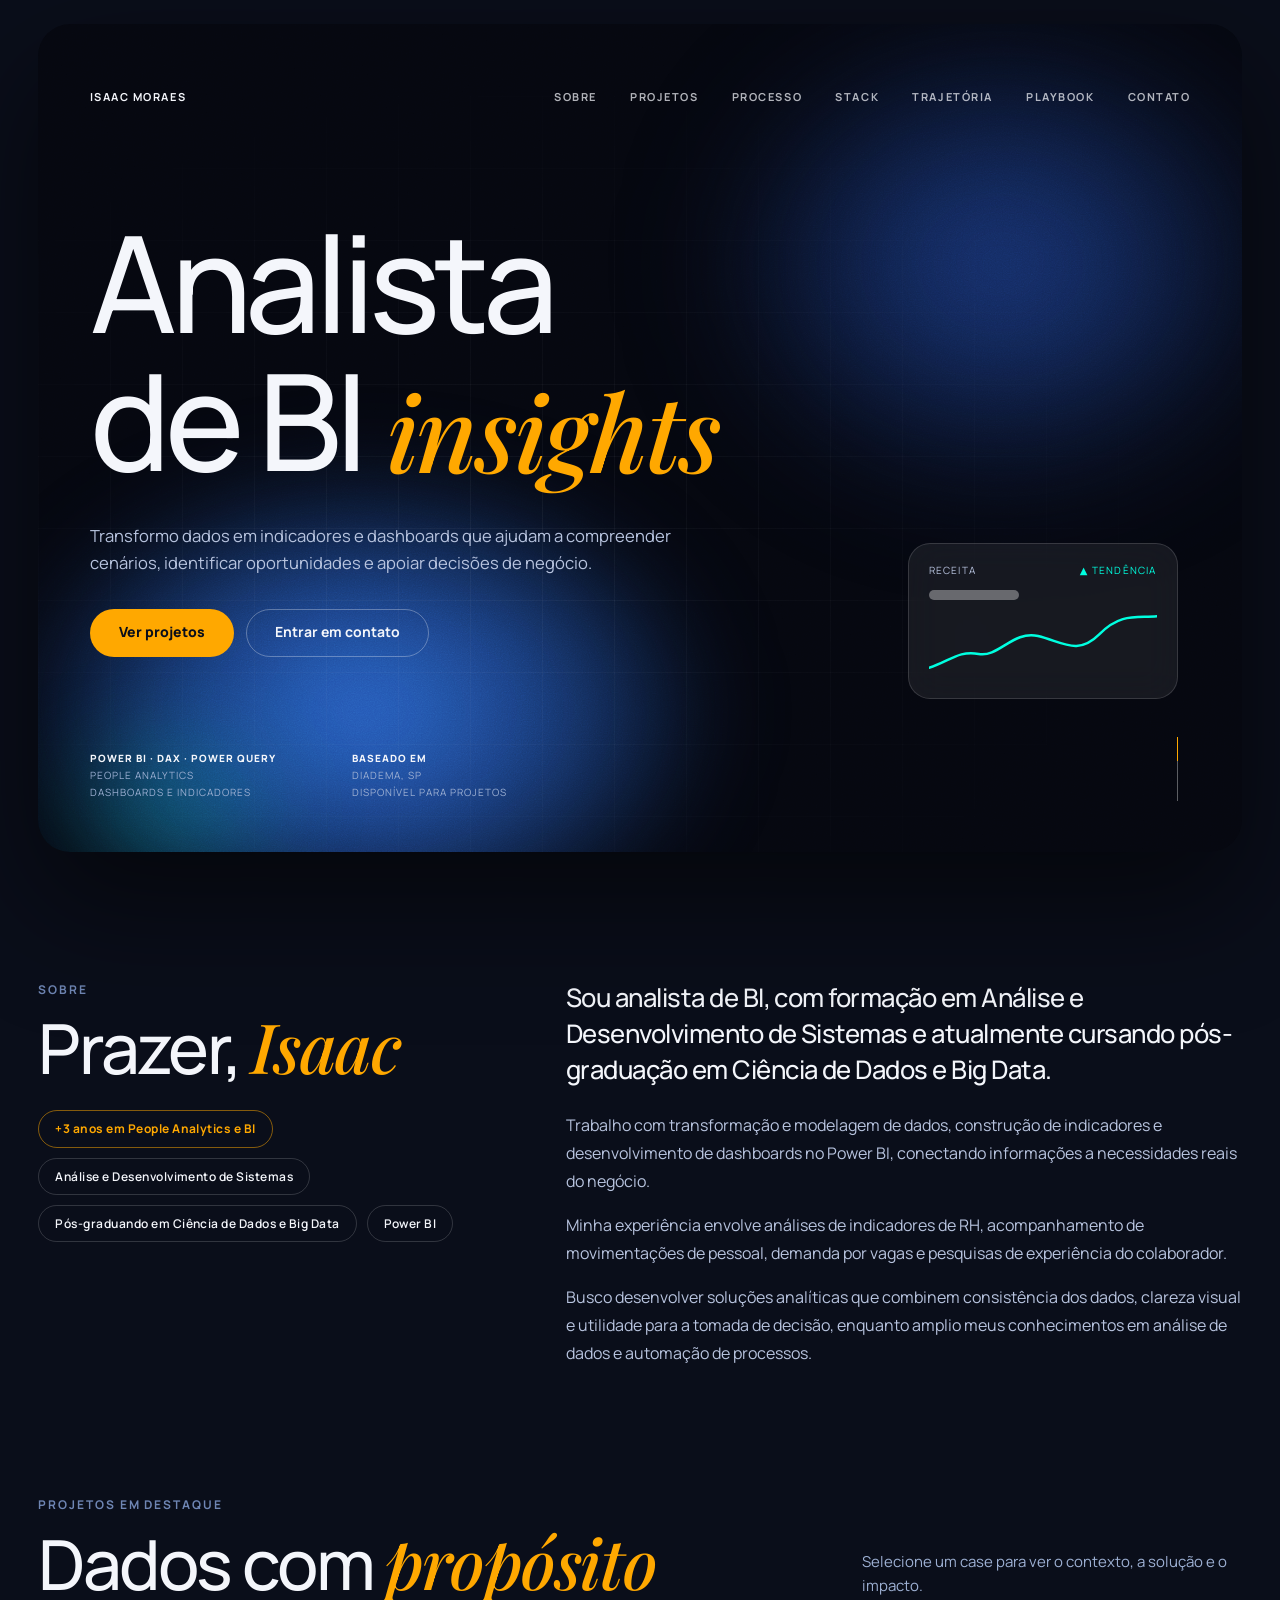
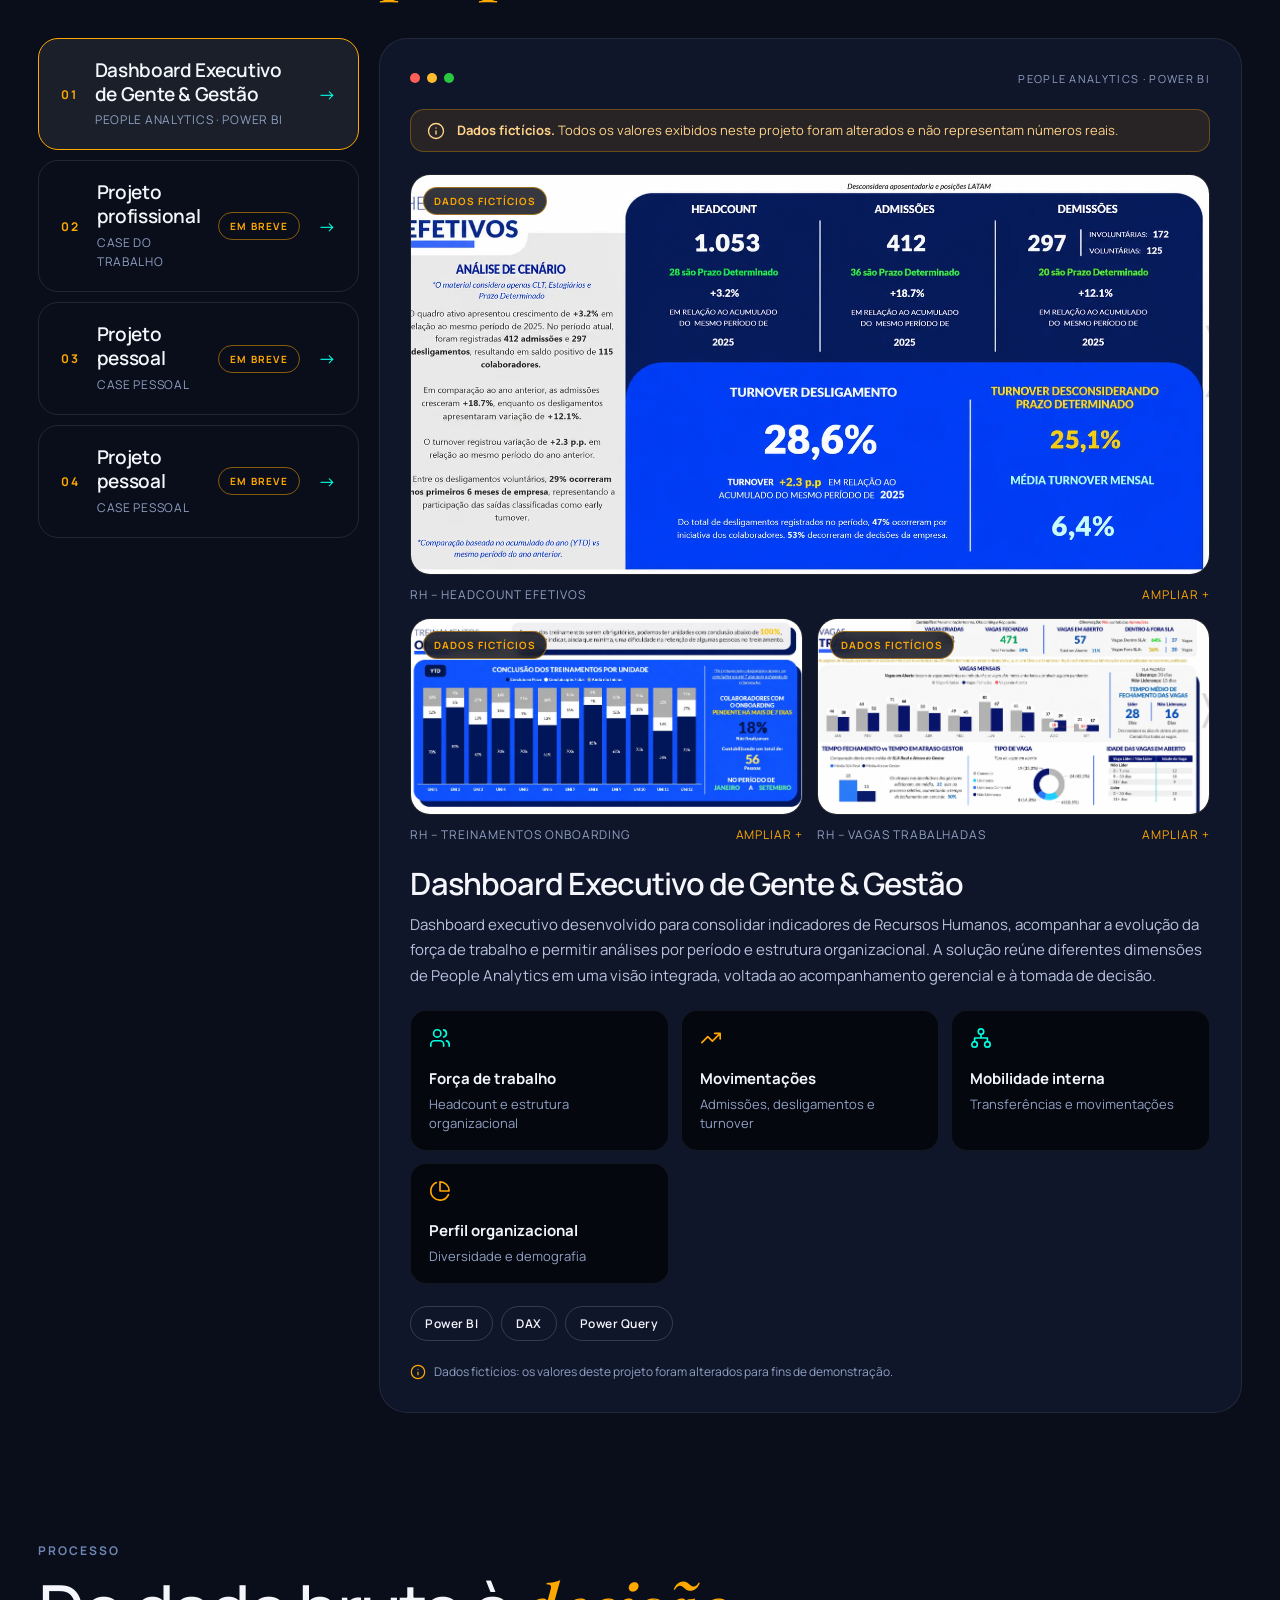
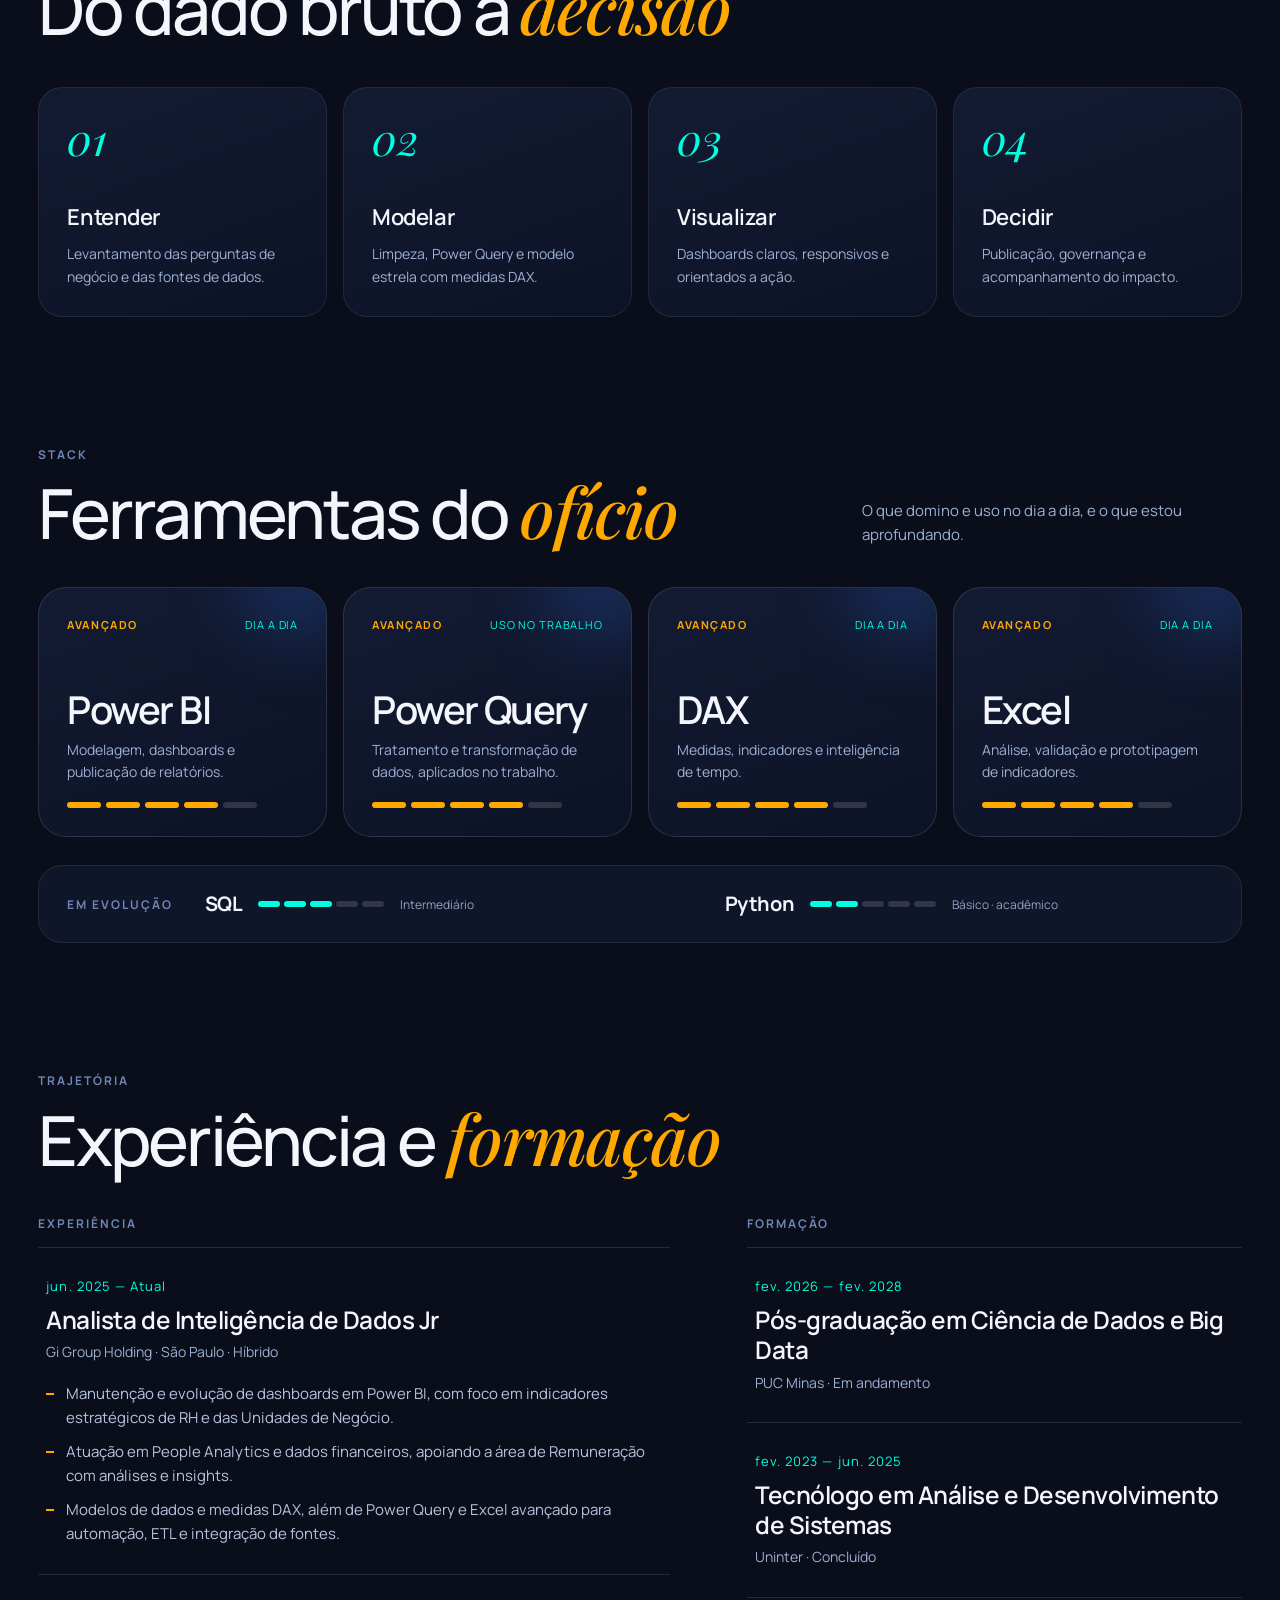
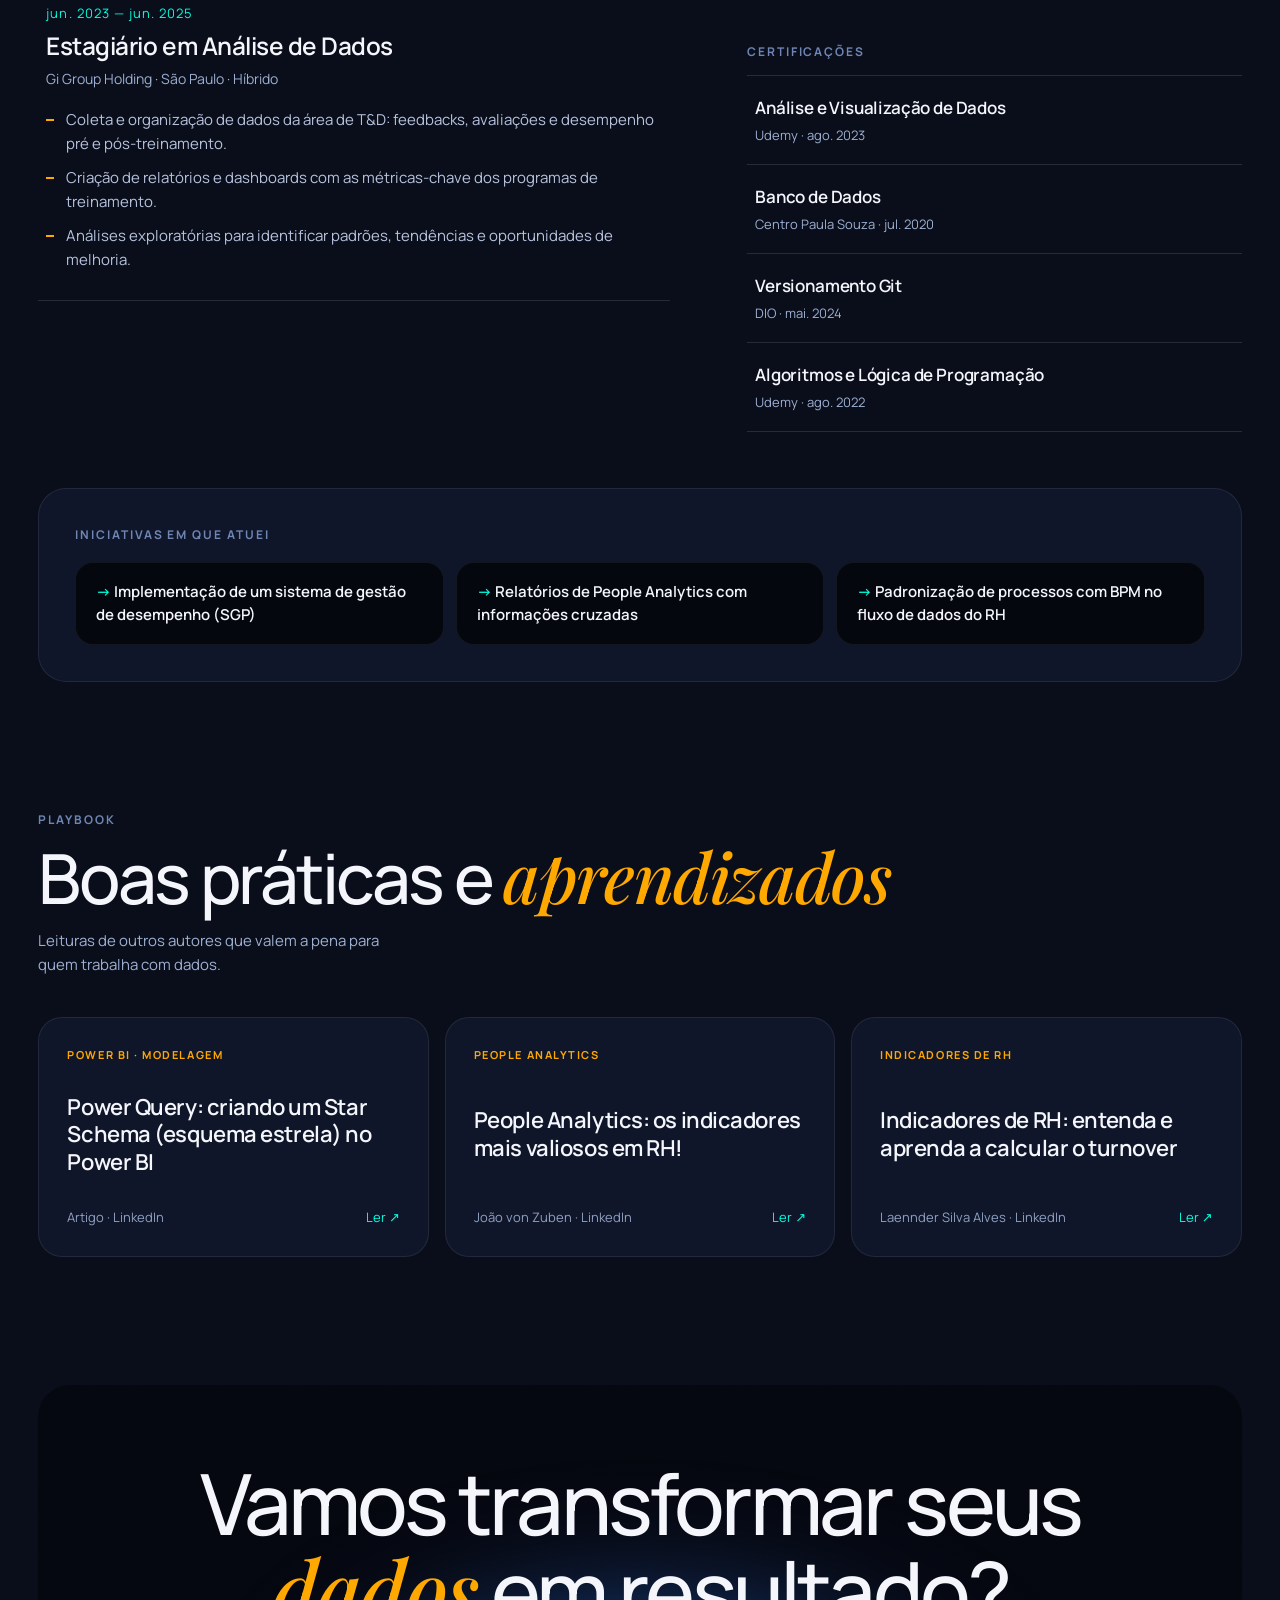
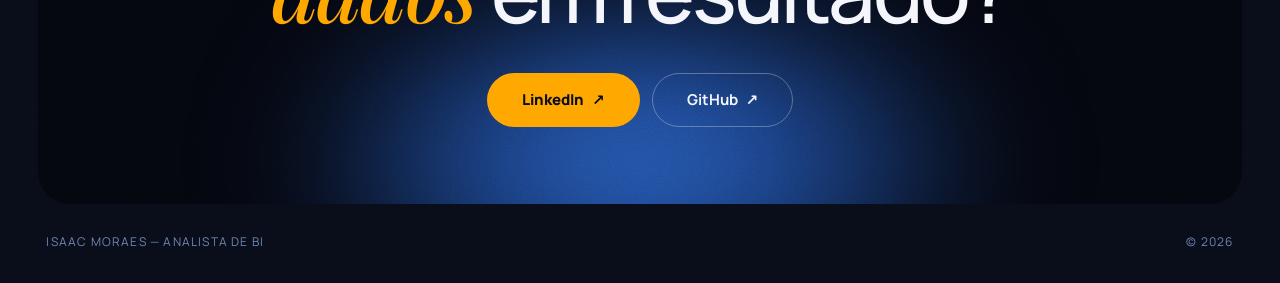
==== index.html @ 212e5d0f "Adiciona a versão final do site completo Site estático (HTML, CSS e JS) com menu, rolagem suave, pro" ====
<!doctype html>
<html lang="pt-BR">
<head>
<meta charset="utf-8">
<meta name="viewport" content="width=device-width, initial-scale=1">
<title>Isaac Moraes | Analista de BI e People Analytics</title>
<meta name="description" content="Portfólio de Isaac Moraes, analista de BI com foco em People Analytics, dashboards em Power BI, DAX e Power Query. Diadema, SP.">
<meta name="author" content="Isaac Moraes">
<meta name="theme-color" content="#0A0E1A">
<meta name="color-scheme" content="dark">

<meta property="og:type" content="website">
<meta property="og:locale" content="pt_BR">
<meta property="og:title" content="Isaac Moraes | Analista de BI e People Analytics">
<meta property="og:description" content="Indicadores e dashboards que ajudam a compreender cenários, identificar oportunidades e apoiar decisões de negócio.">
<meta name="twitter:card" content="summary">

<link rel="icon" href="favicon.svg" type="image/svg+xml">
<link rel="preconnect" href="https://fonts.googleapis.com">
<link rel="preconnect" href="https://fonts.gstatic.com" crossorigin>
<link href="https://fonts.googleapis.com/css2?family=Manrope:wght@300;400;500;600;700;800&family=Playfair+Display:ital,wght@1,500&display=swap" rel="stylesheet">
<link rel="stylesheet" href="css/styles.css">
<script>document.documentElement.classList.add('js');</script>

<script type="application/ld+json">
{
  "@context": "https://schema.org",
  "@type": "Person",
  "name": "Isaac Moraes",
  "jobTitle": "Analista de Inteligência de Dados",
  "worksFor": { "@type": "Organization", "name": "Gi Group Holding" },
  "address": { "@type": "PostalAddress", "addressLocality": "Diadema", "addressRegion": "SP", "addressCountry": "BR" },
  "alumniOf": ["Uninter", "PUC Minas"],
  "knowsAbout": ["Power BI", "DAX", "Power Query", "People Analytics", "Business Intelligence"],
  "sameAs": ["https://www.linkedin.com/in/isaac-matos-38995a21b/", "https://github.com/ZhackMorr"]
}
</script>
</head>
<body id="inicio">

<svg width="0" height="0" style="position:absolute" aria-hidden="true" focusable="false">
  <filter id="grain"><feTurbulence type="fractalNoise" baseFrequency="0.85" numOctaves="2" stitchTiles="stitch"/><feColorMatrix type="saturate" values="0"/></filter>
</svg>

<a class="skip-link" href="#conteudo">Pular para o conteúdo</a>

<header class="site-header" id="topo">
  <div class="header-inner">
    <a class="brand" href="#inicio">Isaac Moraes</a>
    <nav class="nav" id="menu" aria-label="Principal">
      <a href="#sobre">Sobre</a>
      <a href="#projetos">Projetos</a>
      <a href="#processo">Processo</a>
      <a href="#stack">Stack</a>
      <a href="#trajetoria">Trajetória</a>
      <a href="#playbook">Playbook</a>
      <a href="#contato">Contato</a>
    </nav>
    <button class="menu-toggle" type="button" aria-expanded="false" aria-controls="menu" aria-label="Abrir menu">
      <span></span><span></span>
    </button>
  </div>
</header>

<main id="conteudo">
<div class="container">

<!-- HERO -->
<section class="hero" aria-labelledby="hero-title">
  <div class="mesh mesh-a" aria-hidden="true"></div>
  <div class="mesh mesh-b" aria-hidden="true"></div>
  <div class="mesh mesh-c" aria-hidden="true"></div>
  <div class="grid-lines" aria-hidden="true"></div>
  <svg class="grain" aria-hidden="true"><rect width="100%" height="100%" filter="url(#grain)"/></svg>

  <div class="hero-main">
    <h1 id="hero-title" class="hero-title">
      <span class="mask"><span style="--d:.15s">Analista</span></span>
      <span class="mask hero-line">
        <span style="--d:.3s">de BI</span>
        <span class="hero-italic" style="--d:.6s">insights</span>
      </span>
    </h1>
    <p class="hero-sub">Transformo dados em indicadores e dashboards que ajudam a compreender cenários, identificar oportunidades e apoiar decisões de negócio.</p>
    <div class="hero-actions">
      <a class="btn btn-primary" href="#projetos">Ver projetos</a>
      <a class="btn btn-ghost" href="#contato">Entrar em contato</a>
    </div>
  </div>

  <div class="glass" aria-hidden="true">
    <div class="glass-top"><span>Receita</span><span class="up">▲ tendência</span></div>
    <i class="glass-bar"></i>
    <svg viewBox="0 0 230 70"><path class="draw" d="M0 58 C20 52 30 40 50 44 S85 20 110 26 S150 46 172 24 S210 8 230 6" fill="none" stroke="#00FFE0" stroke-width="2.5" stroke-linecap="round"/></svg>
  </div>

  <div class="hero-meta">
    <div class="meta-cols">
      <div><strong>Power BI · DAX · Power Query</strong><span>People Analytics<br>Dashboards e indicadores</span></div>
      <div><strong>Baseado em</strong><span>Diadema, SP<br>Disponível para projetos</span></div>
    </div>
    <a class="scroll-cue" href="#sobre" aria-label="Rolar para a próxima seção"><i></i></a>
  </div>
</section>

<!-- SOBRE -->
<section class="section" id="sobre" aria-labelledby="sobre-title">
  <div class="about reveal">
    <div class="about-side">
      <p class="eyebrow">Sobre</p>
      <h2 class="h2" id="sobre-title">Prazer, <em>Isaac</em></h2>
      <ul class="chips chips-lg">
        <li class="chip chip-accent">+3 anos em People Analytics e BI</li>
        <li class="chip">Análise e Desenvolvimento de Sistemas</li>
        <li class="chip">Pós-graduando em Ciência de Dados e Big Data</li>
        <li class="chip">Power BI</li>
      </ul>
    </div>
    <div class="about-text">
      <p class="lead">Sou analista de BI, com formação em Análise e Desenvolvimento de Sistemas e atualmente cursando pós-graduação em Ciência de Dados e Big Data.</p>
      <p>Trabalho com transformação e modelagem de dados, construção de indicadores e desenvolvimento de dashboards no Power BI, conectando informações a necessidades reais do negócio.</p>
      <p>Minha experiência envolve análises de indicadores de RH, acompanhamento de movimentações de pessoal, demanda por vagas e pesquisas de experiência do colaborador.</p>
      <p>Busco desenvolver soluções analíticas que combinem consistência dos dados, clareza visual e utilidade para a tomada de decisão, enquanto amplio meus conhecimentos em análise de dados e automação de processos.</p>
    </div>
  </div>
</section>

<!-- PROJETOS -->
<section class="section" id="projetos" aria-labelledby="projetos-title">
  <div class="section-head reveal">
    <div>
      <p class="eyebrow">Projetos em destaque</p>
      <h2 class="h2" id="projetos-title">Dados com <em>propósito</em></h2>
    </div>
    <p class="section-note">Selecione um case para ver o contexto, a solução e o impacto.</p>
  </div>

  <div class="projects reveal">
    <div class="project-list" role="tablist" aria-label="Projetos" aria-orientation="vertical">
      <button class="project-tab is-active" role="tab" id="tab-1" aria-controls="panel-1" aria-selected="true" type="button">
        <span class="num">01</span>
        <span class="tab-text"><strong>Dashboard Executivo de Gente &amp; Gestão</strong><small>People Analytics · Power BI</small></span>
        <span class="arrow" aria-hidden="true">→</span>
      </button>
      <button class="project-tab" role="tab" id="tab-2" aria-controls="panel-2" aria-selected="false" tabindex="-1" type="button">
        <span class="num">02</span>
        <span class="tab-text"><strong>Projeto profissional</strong><small>Case do trabalho</small></span>
        <span class="pill">Em breve</span><span class="arrow" aria-hidden="true">→</span>
      </button>
      <button class="project-tab" role="tab" id="tab-3" aria-controls="panel-3" aria-selected="false" tabindex="-1" type="button">
        <span class="num">03</span>
        <span class="tab-text"><strong>Projeto pessoal</strong><small>Case pessoal</small></span>
        <span class="pill">Em breve</span><span class="arrow" aria-hidden="true">→</span>
      </button>
      <button class="project-tab" role="tab" id="tab-4" aria-controls="panel-4" aria-selected="false" tabindex="-1" type="button">
        <span class="num">04</span>
        <span class="tab-text"><strong>Projeto pessoal</strong><small>Case pessoal</small></span>
        <span class="pill">Em breve</span><span class="arrow" aria-hidden="true">→</span>
      </button>
    </div>

    <div class="project-stage">
      <div class="stage-bar" aria-hidden="true">
        <div class="dots"><i></i><i></i><i></i></div>
        <span id="stage-tag">People Analytics · Power BI</span>
      </div>

      <!-- Projeto 01 -->
      <div class="project-panel" role="tabpanel" id="panel-1" aria-labelledby="tab-1" data-tag="People Analytics · Power BI">
        <p class="notice"><svg viewBox="0 0 24 24" aria-hidden="true"><circle cx="12" cy="12" r="10"/><path d="M12 16v-4M12 8h.01"/></svg><span><strong>Dados fictícios.</strong> Todos os valores exibidos neste projeto foram alterados e não representam números reais.</span></p>

        <div class="gallery">
          <figure class="shot shot-wide">
            <button class="shot-btn" type="button" data-lightbox="0" aria-label="Ampliar imagem: RH – Headcount Efetivos">
              <img src="assets/img/headcount-efetivos.webp" width="1672" height="793" loading="lazy" alt="Dashboard RH – Headcount Efetivos, com headcount, admissões, demissões e turnover">
              <span class="badge">Dados fictícios</span>
            </button>
            <figcaption><span>RH – Headcount Efetivos</span><span class="zoom">Ampliar +</span></figcaption>
          </figure>
          <figure class="shot">
            <button class="shot-btn" type="button" data-lightbox="1" aria-label="Ampliar imagem: RH – Treinamentos Onboarding">
              <img src="assets/img/treinamentos-onboarding.webp" width="1792" height="878" loading="lazy" alt="Dashboard RH – Treinamentos Onboarding, com a conclusão dos treinamentos por unidade">
              <span class="badge">Dados fictícios</span>
            </button>
            <figcaption><span>RH – Treinamentos Onboarding</span><span class="zoom">Ampliar +</span></figcaption>
          </figure>
          <figure class="shot">
            <button class="shot-btn" type="button" data-lightbox="2" aria-label="Ampliar imagem: RH – Vagas Trabalhadas">
              <img src="assets/img/vagas-trabalhadas.webp" width="1678" height="812" loading="lazy" alt="Dashboard RH – Vagas Trabalhadas, com vagas criadas, fechadas, em aberto e SLA">
              <span class="badge">Dados fictícios</span>
            </button>
            <figcaption><span>RH – Vagas Trabalhadas</span><span class="zoom">Ampliar +</span></figcaption>
          </figure>
        </div>

        <h3 class="project-title">Dashboard Executivo de Gente &amp; Gestão</h3>
        <p class="project-desc">Dashboard executivo desenvolvido para consolidar indicadores de Recursos Humanos, acompanhar a evolução da força de trabalho e permitir análises por período e estrutura organizacional. A solução reúne diferentes dimensões de People Analytics em uma visão integrada, voltada ao acompanhamento gerencial e à tomada de decisão.</p>

        <div class="modules">
          <div class="module">
            <svg viewBox="0 0 24 24" class="ic-b" aria-hidden="true"><path d="M16 21v-2a4 4 0 0 0-4-4H6a4 4 0 0 0-4 4v2M9 11a4 4 0 1 0 0-8 4 4 0 0 0 0 8zM22 21v-2a4 4 0 0 0-3-3.87M16 3.13a4 4 0 0 1 0 7.75"/></svg>
            <h4>Força de trabalho</h4><p>Headcount e estrutura organizacional</p>
          </div>
          <div class="module">
            <svg viewBox="0 0 24 24" class="ic-a" aria-hidden="true"><path d="M22 7l-8.5 8.5-5-5L2 17M16 7h6v6"/></svg>
            <h4>Movimentações</h4><p>Admissões, desligamentos e turnover</p>
          </div>
          <div class="module">
            <svg viewBox="0 0 24 24" class="ic-b" aria-hidden="true"><path d="M12 2a3 3 0 1 0 0 6 3 3 0 0 0 0-6zM5 16a3 3 0 1 0 0 6 3 3 0 0 0 0-6zM19 16a3 3 0 1 0 0 6 3 3 0 0 0 0-6zM12 8v4M12 12H5v4M12 12h7v4"/></svg>
            <h4>Mobilidade interna</h4><p>Transferências e movimentações</p>
          </div>
          <div class="module">
            <svg viewBox="0 0 24 24" class="ic-a" aria-hidden="true"><path d="M21.21 15.89A10 10 0 1 1 8 2.83M22 12A10 10 0 0 0 12 2v10z"/></svg>
            <h4>Perfil organizacional</h4><p>Diversidade e demografia</p>
          </div>
        </div>

        <ul class="chips">
          <li class="chip">Power BI</li><li class="chip">DAX</li><li class="chip">Power Query</li>
        </ul>
        <p class="fine"><svg viewBox="0 0 24 24" aria-hidden="true"><circle cx="12" cy="12" r="10"/><path d="M12 16v-4M12 8h.01"/></svg>Dados fictícios: os valores deste projeto foram alterados para fins de demonstração.</p>
      </div>

      <!-- Projetos 02 a 04 -->
      <div class="project-panel" role="tabpanel" id="panel-2" aria-labelledby="tab-2" data-tag="Case do trabalho" hidden>
        <div class="soon"><div class="mesh mesh-a" aria-hidden="true"></div><div class="mesh mesh-b" aria-hidden="true"></div><span class="soon-pill"><i></i>Case do trabalho</span><p class="soon-title">Em breve</p></div>
        <h3 class="project-title">Projeto profissional</h3>
        <p class="project-desc">Um projeto desenvolvido no meu trabalho. Estou reunindo as informações para apresentá-lo aqui, com contexto, solução e resultados.</p>
      </div>
      <div class="project-panel" role="tabpanel" id="panel-3" aria-labelledby="tab-3" data-tag="Case pessoal" hidden>
        <div class="soon"><div class="mesh mesh-a" aria-hidden="true"></div><div class="mesh mesh-b" aria-hidden="true"></div><span class="soon-pill"><i></i>Case pessoal</span><p class="soon-title">Em breve</p></div>
        <h3 class="project-title">Projeto pessoal</h3>
        <p class="project-desc">Um projeto pessoal em construção. Em breve ele estará aqui, com o processo, as ferramentas e os resultados.</p>
      </div>
      <div class="project-panel" role="tabpanel" id="panel-4" aria-labelledby="tab-4" data-tag="Case pessoal" hidden>
        <div class="soon"><div class="mesh mesh-a" aria-hidden="true"></div><div class="mesh mesh-b" aria-hidden="true"></div><span class="soon-pill"><i></i>Case pessoal</span><p class="soon-title">Em breve</p></div>
        <h3 class="project-title">Projeto pessoal</h3>
        <p class="project-desc">Outro projeto pessoal em construção. Em breve ele estará aqui, com o processo, as ferramentas e os resultados.</p>
      </div>
    </div>
  </div>
</section>

<!-- PROCESSO -->
<section class="section" id="processo" aria-labelledby="processo-title">
  <div class="reveal">
    <p class="eyebrow">Processo</p>
    <h2 class="h2" id="processo-title">Do dado bruto à <em>decisão</em></h2>
  </div>
  <ol class="steps">
    <li class="step card reveal"><span class="step-n">01</span><div><h3>Entender</h3><p>Levantamento das perguntas de negócio e das fontes de dados.</p></div></li>
    <li class="step card reveal"><span class="step-n">02</span><div><h3>Modelar</h3><p>Limpeza, Power Query e modelo estrela com medidas DAX.</p></div></li>
    <li class="step card reveal"><span class="step-n">03</span><div><h3>Visualizar</h3><p>Dashboards claros, responsivos e orientados a ação.</p></div></li>
    <li class="step card reveal"><span class="step-n">04</span><div><h3>Decidir</h3><p>Publicação, governança e acompanhamento do impacto.</p></div></li>
  </ol>
</section>

<!-- STACK -->
<section class="section" id="stack" aria-labelledby="stack-title">
  <div class="section-head reveal">
    <div>
      <p class="eyebrow">Stack</p>
      <h2 class="h2" id="stack-title">Ferramentas do <em>ofício</em></h2>
    </div>
    <p class="section-note">O que domino e uso no dia a dia, e o que estou aprofundando.</p>
  </div>

  <ul class="tools">
    <li class="tool card reveal">
      <div class="tool-top"><span class="tool-level">Avançado</span><span class="tool-use">Dia a dia</span></div>
      <div><h3>Power BI</h3><p>Modelagem, dashboards e publicação de relatórios.</p>
        <div class="meter" role="img" aria-label="Nível avançado: 4 de 5"><i class="on"></i><i class="on"></i><i class="on"></i><i class="on"></i><i></i></div></div>
    </li>
    <li class="tool card reveal">
      <div class="tool-top"><span class="tool-level">Avançado</span><span class="tool-use">Uso no trabalho</span></div>
      <div><h3>Power Query</h3><p>Tratamento e transformação de dados, aplicados no trabalho.</p>
        <div class="meter" role="img" aria-label="Nível avançado: 4 de 5"><i class="on"></i><i class="on"></i><i class="on"></i><i class="on"></i><i></i></div></div>
    </li>
    <li class="tool card reveal">
      <div class="tool-top"><span class="tool-level">Avançado</span><span class="tool-use">Dia a dia</span></div>
      <div><h3>DAX</h3><p>Medidas, indicadores e inteligência de tempo.</p>
        <div class="meter" role="img" aria-label="Nível avançado: 4 de 5"><i class="on"></i><i class="on"></i><i class="on"></i><i class="on"></i><i></i></div></div>
    </li>
    <li class="tool card reveal">
      <div class="tool-top"><span class="tool-level">Avançado</span><span class="tool-use">Dia a dia</span></div>
      <div><h3>Excel</h3><p>Análise, validação e prototipagem de indicadores.</p>
        <div class="meter" role="img" aria-label="Nível avançado: 4 de 5"><i class="on"></i><i class="on"></i><i class="on"></i><i class="on"></i><i></i></div></div>
    </li>
  </ul>

  <div class="evolving reveal">
    <p class="eyebrow">Em evolução</p>
    <div class="evolving-item"><strong>SQL</strong><div class="meter meter-sm alt" role="img" aria-label="Nível intermediário: 3 de 5"><i class="on"></i><i class="on"></i><i class="on"></i><i></i><i></i></div><span>Intermediário</span></div>
    <div class="evolving-item"><strong>Python</strong><div class="meter meter-sm alt" role="img" aria-label="Nível básico: 2 de 5"><i class="on"></i><i class="on"></i><i></i><i></i><i></i></div><span>Básico · acadêmico</span></div>
  </div>
</section>

<!-- TRAJETÓRIA -->
<section class="section" id="trajetoria" aria-labelledby="trajetoria-title">
  <div class="reveal">
    <p class="eyebrow">Trajetória</p>
    <h2 class="h2" id="trajetoria-title">Experiência e <em>formação</em></h2>
  </div>

  <div class="career">
    <div class="career-main">
      <h3 class="list-label">Experiência</h3>
      <ol class="timeline reveal">
        <li class="t-item">
          <p class="t-date">jun. 2025 — Atual</p>
          <h4>Analista de Inteligência de Dados Jr</h4>
          <p class="t-org">Gi Group Holding · São Paulo · Híbrido</p>
          <ul class="dashes">
            <li>Manutenção e evolução de dashboards em Power BI, com foco em indicadores estratégicos de RH e das Unidades de Negócio.</li>
            <li>Atuação em People Analytics e dados financeiros, apoiando a área de Remuneração com análises e insights.</li>
            <li>Modelos de dados e medidas DAX, além de Power Query e Excel avançado para automação, ETL e integração de fontes.</li>
          </ul>
        </li>
        <li class="t-item">
          <p class="t-date">jun. 2023 — jun. 2025</p>
          <h4>Estagiário em Análise de Dados</h4>
          <p class="t-org">Gi Group Holding · São Paulo · Híbrido</p>
          <ul class="dashes">
            <li>Coleta e organização de dados da área de T&amp;D: feedbacks, avaliações e desempenho pré e pós-treinamento.</li>
            <li>Criação de relatórios e dashboards com as métricas-chave dos programas de treinamento.</li>
            <li>Análises exploratórias para identificar padrões, tendências e oportunidades de melhoria.</li>
          </ul>
        </li>
      </ol>
    </div>

    <div class="career-side">
      <h3 class="list-label">Formação</h3>
      <ol class="timeline reveal">
        <li class="t-item">
          <p class="t-date">fev. 2026 — fev. 2028</p>
          <h4>Pós-graduação em Ciência de Dados e Big Data</h4>
          <p class="t-org">PUC Minas · Em andamento</p>
        </li>
        <li class="t-item">
          <p class="t-date">fev. 2023 — jun. 2025</p>
          <h4>Tecnólogo em Análise e Desenvolvimento de Sistemas</h4>
          <p class="t-org">Uninter · Concluído</p>
        </li>
      </ol>

      <h3 class="list-label list-label-gap">Certificações</h3>
      <ul class="certs reveal">
        <li><strong>Análise e Visualização de Dados</strong><span>Udemy · ago. 2023</span></li>
        <li><strong>Banco de Dados</strong><span>Centro Paula Souza · jul. 2020</span></li>
        <li><strong>Versionamento Git</strong><span>DIO · mai. 2024</span></li>
        <li><strong>Algoritmos e Lógica de Programação</strong><span>Udemy · ago. 2022</span></li>
      </ul>
    </div>
  </div>

  <div class="initiatives reveal">
    <h3 class="list-label">Iniciativas em que atuei</h3>
    <ul class="initiative-grid">
      <li class="card"><span aria-hidden="true">→</span> Implementação de um sistema de gestão de desempenho (SGP)</li>
      <li class="card"><span aria-hidden="true">→</span> Relatórios de People Analytics com informações cruzadas</li>
      <li class="card"><span aria-hidden="true">→</span> Padronização de processos com BPM no fluxo de dados do RH</li>
    </ul>
  </div>
</section>

<!-- PLAYBOOK -->
<section class="section" id="playbook" aria-labelledby="playbook-title">
  <div class="section-head reveal">
    <div>
      <p class="eyebrow">Playbook</p>
      <h2 class="h2" id="playbook-title">Boas práticas e <em>aprendizados</em></h2>
    </div>
    <p class="section-note">Leituras de outros autores que valem a pena para quem trabalha com dados.</p>
  </div>
  <ul class="posts">
    <li class="reveal"><a class="post card" href="https://pt.linkedin.com/pulse/power-query-criando-um-star-schema-esquema-estrela-bi-soares-araujo" target="_blank" rel="noopener noreferrer">
      <span class="post-tag">Power BI · Modelagem</span>
      <span class="post-title">Power Query: criando um Star Schema (esquema estrela) no Power BI</span>
      <span class="post-foot"><span>Artigo · LinkedIn</span><span class="go">Ler ↗</span></span></a></li>
    <li class="reveal"><a class="post card" href="https://www.linkedin.com/pulse/people-analytics-os-indicadores-mais-valiosos-em-rh-jo%C3%A3o-von-zuben" target="_blank" rel="noopener noreferrer">
      <span class="post-tag">People Analytics</span>
      <span class="post-title">People Analytics: os indicadores mais valiosos em RH!</span>
      <span class="post-foot"><span>João von Zuben · LinkedIn</span><span class="go">Ler ↗</span></span></a></li>
    <li class="reveal"><a class="post card" href="https://www.linkedin.com/pulse/indicadores-de-rh-entenda-e-aprenda-calcular-o-laennder-silva-alves" target="_blank" rel="noopener noreferrer">
      <span class="post-tag">Indicadores de RH</span>
      <span class="post-title">Indicadores de RH: entenda e aprenda a calcular o turnover</span>
      <span class="post-foot"><span>Laennder Silva Alves · LinkedIn</span><span class="go">Ler ↗</span></span></a></li>
  </ul>
</section>

<!-- CONTATO -->
<section class="section section-last" id="contato" aria-labelledby="contato-title">
  <div class="contact reveal">
    <div class="mesh mesh-a" aria-hidden="true"></div>
    <svg class="grain" aria-hidden="true"><rect width="100%" height="100%" filter="url(#grain)"/></svg>
    <div class="contact-inner">
      <h2 class="contact-title" id="contato-title">Vamos transformar seus <em>dados</em> em resultado?</h2>
      <div class="contact-actions">
        <a class="btn btn-primary btn-lg" href="https://www.linkedin.com/in/isaac-matos-38995a21b/" target="_blank" rel="noopener noreferrer">LinkedIn <span aria-hidden="true">↗</span></a>
        <a class="btn btn-ghost btn-lg" href="https://github.com/ZhackMorr" target="_blank" rel="noopener noreferrer">GitHub <span aria-hidden="true">↗</span></a>
      </div>
    </div>
  </div>
  <footer class="footer">
    <span>Isaac Moraes — Analista de BI</span>
    <span>© <span id="year">2026</span></span>
  </footer>
</section>

</div>
</main>

<dialog class="lightbox" id="lightbox" aria-label="Imagem ampliada">
  <figure>
    <img id="lightbox-img" src="" alt="">
    <figcaption id="lightbox-cap"></figcaption>
  </figure>
  <button class="lb-btn lb-close" type="button" aria-label="Fechar imagem">×</button>
  <button class="lb-btn lb-prev" type="button" aria-label="Imagem anterior">‹</button>
  <button class="lb-btn lb-next" type="button" aria-label="Próxima imagem">›</button>
</dialog>

<script src="js/main.js" defer></script>
</body>
</html>
---- css/styles.css ----
/* ==========================================================================
   Portfólio — Isaac Moraes
   Estilos globais. Sem dependências além das fontes do Google Fonts.
   ========================================================================== */

/* ---------- Tokens ---------- */
:root {
  --bg: #0A0E1A;
  --surface: #10162A;
  --surface-2: #131B33;
  --deep: #05070F;
  --text: #F4F6FB;
  --text-2: #B7C3DE;
  --text-3: #9DB0D3;
  --text-4: #8FA0C2;
  --label: #6F86B4;
  --accent: #FFA800;
  --accent-2: #00FFE0;
  --mesh: #2D6AD8;
  --chart: #5B8DEF;
  --line: rgba(255, 255, 255, .08);
  --line-2: rgba(255, 255, 255, .12);

  --font-sans: "Manrope", system-ui, -apple-system, "Segoe UI", Roboto, sans-serif;
  --font-serif: "Playfair Display", Georgia, "Times New Roman", serif;

  --gutter: clamp(16px, 3vw, 40px);
  --hero-pad: clamp(24px, 4vw, 56px);
  --section-gap: clamp(72px, 10vw, 140px);
  --max: 1360px;
  --ease: cubic-bezier(.2, .8, .2, 1);
}

/* ---------- Base ---------- */
*, *::before, *::after { box-sizing: border-box; }

html {
  -webkit-text-size-adjust: 100%;
  scroll-padding-top: 88px;
}

body {
  margin: 0;
  background: var(--bg);
  color: var(--text);
  font-family: var(--font-sans);
  font-size: 16px;
  line-height: 1.6;
  -webkit-font-smoothing: antialiased;
  text-rendering: optimizeLegibility;
}

body.menu-open { overflow: hidden; }

img { max-width: 100%; height: auto; }
a { color: inherit; text-decoration: none; }
ul, ol { margin: 0; padding: 0; list-style: none; }
h1, h2, h3, h4, p, figure { margin: 0; }
button { font: inherit; color: inherit; cursor: pointer; }

:focus-visible {
  outline: 2px solid var(--accent-2);
  outline-offset: 3px;
  border-radius: 6px;
}

.container {
  max-width: var(--max);
  margin: 0 auto;
  padding: 24px var(--gutter) 0;
}

.skip-link {
  position: fixed;
  left: 16px;
  top: -80px;
  z-index: 200;
  padding: 12px 18px;
  border-radius: 999px;
  background: var(--accent);
  color: var(--bg);
  font-weight: 800;
  transition: top .25s var(--ease);
}
.skip-link:focus { top: 16px; }

/* ---------- Tipografia utilitária ---------- */
.eyebrow {
  font-size: 12px;
  font-weight: 700;
  letter-spacing: .16em;
  text-transform: uppercase;
  color: var(--label);
}

.h2 {
  margin-top: 12px;
  font-weight: 500;
  font-size: clamp(36px, 5.4vw, 80px);
  line-height: 1;
  letter-spacing: -.04em;
}

.h2 em, .contact-title em, .hero-italic {
  font-family: var(--font-serif);
  font-style: italic;
  font-weight: 500;
  letter-spacing: -.02em;
  color: var(--accent);
}

.section { padding-top: var(--section-gap); }
.section-last { padding-bottom: 24px; }

.section-head {
  display: flex;
  flex-wrap: wrap;
  align-items: flex-end;
  justify-content: space-between;
  gap: 16px;
  margin-bottom: 40px;
}
.section-note { max-width: 380px; font-size: 15px; line-height: 1.6; color: var(--text-3); }

.list-label {
  padding-bottom: 14px;
  font-size: 12px;
  font-weight: 700;
  letter-spacing: .16em;
  text-transform: uppercase;
  color: var(--label);
}
.list-label-gap { margin-top: 44px; }

/* ---------- Cabeçalho ---------- */
.site-header {
  position: fixed;
  inset: 0 0 auto 0;
  z-index: 100;
  padding-top: calc(24px + var(--hero-pad));
  transition: padding .45s var(--ease), border-color .35s;
  border-bottom: 1px solid transparent;
}
/* O fundo desfocado fica num pseudo-elemento: backdrop-filter no próprio
   cabeçalho criaria um novo bloco de contenção e quebraria o menu mobile. */
.site-header::before {
  content: "";
  position: absolute;
  inset: 0;
  background: rgba(10, 14, 26, .72);
  -webkit-backdrop-filter: blur(16px);
  backdrop-filter: blur(16px);
  opacity: 0;
  transition: opacity .35s;
  pointer-events: none;
}
.site-header.is-scrolled { padding-top: 0; border-bottom-color: var(--line); }
.site-header.is-scrolled::before { opacity: 1; }

.header-inner {
  max-width: var(--max);
  margin: 0 auto;
  display: flex;
  align-items: center;
  justify-content: space-between;
  gap: 24px;
  padding: 0 calc(var(--gutter) + var(--hero-pad));
  min-height: 44px;
  transition: min-height .45s var(--ease), padding .45s var(--ease);
}
.site-header.is-scrolled .header-inner { min-height: 64px; padding-inline: calc(var(--gutter) + 8px); }

.brand { position: relative; z-index: 3; }
[tabindex="-1"]:focus { outline: none; }

.brand, .nav a {
  font-size: 11px;
  font-weight: 700;
  letter-spacing: .14em;
  text-transform: uppercase;
}

.nav { display: flex; gap: clamp(18px, 2.6vw, 44px); }
.nav a { position: relative; padding: 10px 0; opacity: .72; transition: opacity .25s, color .25s; }
.nav a::after {
  content: "";
  position: absolute;
  left: 0; right: 0; bottom: 4px;
  height: 1px;
  background: var(--accent);
  transform: scaleX(0);
  transform-origin: left;
  transition: transform .4s var(--ease);
}
.nav a:hover, .nav a.is-current { opacity: 1; }
.nav a:hover { color: var(--accent); }
.nav a.is-current::after, .nav a:hover::after { transform: scaleX(1); }

.menu-toggle {
  display: none;
  position: relative;
  width: 44px; height: 44px;
  border-radius: 50%;
  border: 1px solid rgba(255, 255, 255, .25);
  background: rgba(255, 255, 255, .06);
  z-index: 3;
}
.menu-toggle span {
  position: absolute;
  left: 14px; right: 14px;
  height: 1.5px;
  background: var(--text);
  transition: transform .35s var(--ease), top .35s var(--ease);
}
.menu-toggle span:nth-child(1) { top: 18px; }
.menu-toggle span:nth-child(2) { top: 25px; }
.menu-toggle[aria-expanded="true"] span:nth-child(1) { top: 21.5px; transform: rotate(45deg); }
.menu-toggle[aria-expanded="true"] span:nth-child(2) { top: 21.5px; transform: rotate(-45deg); }

/* ---------- Mesh, grão e grade ---------- */
.mesh {
  position: absolute;
  border-radius: 50%;
  filter: blur(46px);
  pointer-events: none;
  will-change: transform;
}
.mesh-a {
  left: -12%; bottom: -22%;
  width: 78%; height: 78%;
  background: radial-gradient(closest-side, #2D6AD8 0%, rgba(31, 78, 158, .65) 45%, transparent 75%);
  animation: drift1 16s ease-in-out infinite alternate;
}
.mesh-b {
  right: -10%; top: -6%;
  width: 60%; height: 70%;
  filter: blur(60px);
  background: radial-gradient(closest-side, #1A3A82 0%, rgba(20, 44, 100, .55) 50%, transparent 80%);
  animation: drift2 20s ease-in-out infinite alternate;
}
.mesh-c {
  left: -4%; bottom: -10%;
  width: 30%; height: 30%;
  background: radial-gradient(closest-side, rgba(0, 255, 224, .28), transparent 75%);
}

.grain {
  position: absolute;
  inset: 0;
  width: 100%; height: 100%;
  opacity: .3;
  mix-blend-mode: overlay;
  pointer-events: none;
}

.grid-lines {
  position: absolute;
  inset: 0;
  background-image:
    linear-gradient(rgba(255, 255, 255, .045) 1px, transparent 1px),
    linear-gradient(90deg, rgba(255, 255, 255, .045) 1px, transparent 1px);
  background-size: 72px 72px;
  -webkit-mask-image: radial-gradient(ellipse at 40% 60%, #000 0%, transparent 70%);
  mask-image: radial-gradient(ellipse at 40% 60%, #000 0%, transparent 70%);
  pointer-events: none;
}

/* ---------- Hero ---------- */
.hero {
  position: relative;
  overflow: hidden;
  min-height: clamp(660px, 92vh, 860px);
  display: flex;
  flex-direction: column;
  justify-content: space-between;
  padding: var(--hero-pad);
  border-radius: 32px;
  background: var(--deep);
  box-shadow: 0 50px 120px rgba(0, 0, 0, .55);
}

.hero-main { position: relative; margin-block: auto; padding: 120px 0 56px; }

.hero-title {
  font-weight: 500;
  font-size: clamp(56px, 10.5vw, 168px);
  line-height: .94;
  letter-spacing: -.045em;
}
.mask { display: block; overflow: hidden; padding-bottom: .08em; }
.mask > span { display: block; animation: maskUp 1.1s var(--ease) both; animation-delay: var(--d, 0s); }
.hero-line { display: flex; flex-wrap: wrap; align-items: flex-end; gap: 0 .18em; }
.hero-italic { font-size: .78em; line-height: 1; transform: translateY(-.1em); }

.hero-sub {
  max-width: 640px;
  margin-top: 28px;
  font-size: clamp(15px, 1.3vw, 18px);
  line-height: 1.65;
  color: var(--text-2);
  animation: rise .9s var(--ease) .9s both;
}

.hero-actions {
  display: flex;
  flex-wrap: wrap;
  gap: 12px;
  margin-top: 32px;
  animation: rise .9s var(--ease) 1.1s both;
}

.hero-meta {
  position: relative;
  display: flex;
  align-items: flex-end;
  justify-content: space-between;
  gap: 24px;
  animation: rise .9s var(--ease) 1.3s both;
}
.meta-cols {
  display: flex;
  flex-wrap: wrap;
  gap: 16px clamp(24px, 6vw, 96px);
  font-size: 10px;
  letter-spacing: .1em;
  text-transform: uppercase;
  line-height: 1.7;
}
.meta-cols strong { display: block; font-weight: 800; }
.meta-cols span { color: var(--text-3); }

.scroll-cue {
  position: relative;
  display: block;
  width: 24px; height: 64px;
  flex: none;
}
.scroll-cue::before {
  content: "";
  position: absolute;
  left: 11px; top: 0;
  width: 1px; height: 64px;
  background: rgba(255, 255, 255, .35);
}
.scroll-cue i {
  position: absolute;
  left: 11px; top: 0;
  width: 1px; height: 24px;
  background: var(--accent);
  animation: cue 2.4s ease-in-out infinite;
}

.glass {
  position: absolute;
  right: clamp(24px, 5vw, 72px);
  bottom: clamp(120px, 17vh, 180px);
  width: 270px;
  padding: 18px 20px;
  border-radius: 22px;
  background: rgba(255, 255, 255, .07);
  border: 1px solid rgba(255, 255, 255, .14);
  -webkit-backdrop-filter: blur(18px);
  backdrop-filter: blur(18px);
  animation: floaty 7s ease-in-out infinite;
}
.glass-top {
  display: flex;
  justify-content: space-between;
  font-size: 10px;
  letter-spacing: .12em;
  text-transform: uppercase;
  color: var(--text-2);
}
.glass-top .up { color: var(--accent-2); }
.glass-bar { display: block; width: 90px; height: 10px; margin-top: 12px; border-radius: 6px; background: rgba(255, 255, 255, .35); }
.glass svg { display: block; width: 100%; height: 70px; margin-top: 10px; }
.draw { stroke-dasharray: 600; animation: draw 2s ease-out .8s both; }

/* ---------- Botões ---------- */
.btn {
  display: inline-flex;
  align-items: center;
  justify-content: center;
  gap: 8px;
  min-height: 48px;
  padding: 0 28px;
  border-radius: 999px;
  font-size: 14px;
  font-weight: 800;
  border: 1px solid transparent;
  transition: transform .3s var(--ease), box-shadow .3s, background .3s, border-color .3s;
}
.btn:hover { transform: translateY(-3px); }
.btn-primary { background: var(--accent); color: var(--bg); }
.btn-primary:hover { box-shadow: 0 14px 40px rgba(255, 168, 0, .35); }
.btn-ghost { border-color: rgba(255, 255, 255, .3); font-weight: 700; }
.btn-ghost:hover { border-color: var(--accent-2); background: rgba(0, 255, 224, .06); }
.btn-lg { min-height: 54px; padding: 0 34px; font-size: 15px; }

/* ---------- Cartões e etiquetas ---------- */
.card {
  position: relative;
  border-radius: 24px;
  background: var(--surface);
  border: 1px solid var(--line);
  transition: transform .5s var(--ease), border-color .3s;
}
.card::before {
  content: "";
  position: absolute;
  inset: 0;
  border-radius: inherit;
  background: radial-gradient(320px circle at var(--mx, 50%) var(--my, 0%), rgba(255, 168, 0, .12), transparent 70%);
  opacity: 0;
  transition: opacity .35s;
  pointer-events: none;
}
.card:hover { transform: translateY(-6px); border-color: rgba(255, 168, 0, .45); }
.card:hover::before { opacity: 1; }

.chips { display: flex; flex-wrap: wrap; gap: 8px; }
.chips-lg { margin-top: 28px; gap: 10px; }
.chip {
  padding: 7px 14px;
  border-radius: 999px;
  border: 1px solid rgba(255, 255, 255, .16);
  font-size: 12px;
  font-weight: 600;
  letter-spacing: .04em;
}
.chips-lg .chip { padding: 8px 16px; }
.chip-accent { border-color: rgba(255, 168, 0, .5); color: var(--accent); font-weight: 700; }

.pill {
  flex: none;
  padding: 5px 11px;
  border-radius: 999px;
  border: 1px solid rgba(255, 168, 0, .5);
  color: var(--accent);
  font-size: 10px;
  font-weight: 700;
  letter-spacing: .12em;
  text-transform: uppercase;
}

/* ---------- Sobre ---------- */
.about { display: flex; flex-wrap: wrap; gap: 40px clamp(32px, 6vw, 96px); align-items: flex-start; }
.about-side { flex: 1 1 300px; }
.about-text { flex: 1.7 1 420px; max-width: 760px; }
.about-text p { margin-top: 16px; font-size: 16px; line-height: 1.75; color: var(--text-2); }
.about-text .lead {
  margin-top: 0;
  font-size: clamp(20px, 2vw, 28px);
  line-height: 1.4;
  letter-spacing: -.02em;
  font-weight: 500;
  color: var(--text);
}
.about-text .lead + p { margin-top: 24px; }

/* ---------- Projetos ---------- */
.projects { display: flex; flex-wrap: wrap; gap: 20px; }
.project-list { flex: 1 1 320px; display: flex; flex-direction: column; gap: 10px; }

.project-tab {
  display: flex;
  align-items: center;
  gap: 18px;
  width: 100%;
  min-height: 44px;
  padding: 20px 22px;
  border-radius: 20px;
  border: 1px solid rgba(255, 255, 255, .1);
  background: transparent;
  text-align: left;
  transition: background .3s, border-color .3s, transform .3s var(--ease);
}
.project-tab:hover { background: rgba(255, 255, 255, .05); transform: translateX(6px); }
.project-tab.is-active { border-color: var(--accent); background: rgba(255, 255, 255, .07); }
.project-tab .num { font-size: 12px; font-weight: 700; letter-spacing: .1em; color: var(--accent); }
.project-tab .tab-text { flex: 1; min-width: 0; }
.project-tab strong { display: block; font-size: 19px; font-weight: 600; letter-spacing: -.02em; line-height: 1.25; }
.project-tab small { display: block; margin-top: 4px; font-size: 12px; letter-spacing: .06em; text-transform: uppercase; color: var(--text-4); }
.project-tab .arrow { font-size: 18px; color: var(--accent-2); }

.project-stage {
  flex: 999 1 520px;
  min-width: 0;
  display: flex;
  flex-direction: column;
  gap: 22px;
  padding: clamp(18px, 2.4vw, 32px);
  border-radius: 28px;
  background: var(--surface);
  border: 1px solid var(--line);
}
.stage-bar { display: flex; justify-content: space-between; align-items: center; }
.stage-bar .dots { display: flex; gap: 7px; }
.stage-bar .dots i { width: 10px; height: 10px; border-radius: 50%; }
.stage-bar .dots i:nth-child(1) { background: #FF5F57; }
.stage-bar .dots i:nth-child(2) { background: #FEBC2E; }
.stage-bar .dots i:nth-child(3) { background: #28C840; }
.stage-bar span { font-size: 11px; letter-spacing: .12em; text-transform: uppercase; color: var(--text-4); }

.project-panel { display: flex; flex-direction: column; gap: 22px; }
.project-panel[hidden] { display: none; }
.project-panel.is-entering { animation: rise .6s var(--ease) both; }

.notice {
  display: flex;
  align-items: center;
  gap: 12px;
  padding: 11px 16px;
  border-radius: 14px;
  background: rgba(255, 168, 0, .1);
  border: 1px solid rgba(255, 168, 0, .3);
  font-size: 13px;
  line-height: 1.45;
  color: #FFD38A;
}
.notice svg, .fine svg {
  flex: none;
  width: 18px; height: 18px;
  fill: none;
  stroke: currentColor;
  stroke-width: 1.8;
  stroke-linecap: round;
  stroke-linejoin: round;
}

.gallery { display: flex; flex-wrap: wrap; gap: 14px; }
.shot { flex: 1 1 280px; min-width: 0; }
.shot-wide { flex-basis: 100%; }
.shot-btn {
  position: relative;
  display: block;
  width: 100%;
  padding: 0;
  overflow: hidden;
  border-radius: 20px;
  border: 1px solid var(--line-2);
  background: var(--deep);
  cursor: zoom-in;
  transition: border-color .3s;
}
.shot-btn img { display: block; width: 100%; height: auto; aspect-ratio: 2 / 1; object-fit: cover; transition: transform .9s var(--ease); }
.shot-btn:hover { border-color: rgba(255, 168, 0, .5); }
.shot-btn:hover img { transform: scale(1.04); }
.badge {
  position: absolute;
  top: 12px; left: 12px;
  padding: 5px 10px;
  border-radius: 999px;
  background: rgba(5, 7, 15, .8);
  border: 1px solid rgba(255, 168, 0, .5);
  color: var(--accent);
  font-size: 10px;
  font-weight: 700;
  letter-spacing: .1em;
  text-transform: uppercase;
  -webkit-backdrop-filter: blur(6px);
  backdrop-filter: blur(6px);
}
.shot figcaption {
  display: flex;
  justify-content: space-between;
  gap: 12px;
  margin-top: 10px;
  font-size: 12px;
  letter-spacing: .08em;
  text-transform: uppercase;
  color: var(--text-4);
}
.shot .zoom { color: var(--accent); white-space: nowrap; }

.project-title { font-size: clamp(24px, 2.4vw, 34px); font-weight: 600; letter-spacing: -.03em; line-height: 1.15; }
.project-desc { margin-top: -12px; font-size: 15px; line-height: 1.7; color: var(--text-2); }

.modules { display: grid; grid-template-columns: repeat(auto-fit, minmax(210px, 1fr)); gap: 12px; }
.module {
  padding: 16px 18px;
  border-radius: 16px;
  background: var(--deep);
  border: 1px solid rgba(255, 255, 255, .06);
  transition: transform .4s var(--ease), border-color .3s;
}
.module:hover { transform: translateY(-4px); border-color: rgba(255, 168, 0, .4); }
.module svg { width: 22px; height: 22px; fill: none; stroke-width: 1.8; stroke-linecap: round; stroke-linejoin: round; }
.ic-a { stroke: var(--accent); }
.ic-b { stroke: var(--accent-2); }
.module h4 { margin-top: 10px; font-size: 15px; font-weight: 700; }
.module p { margin-top: 4px; font-size: 13px; line-height: 1.5; color: var(--text-4); }

.fine { display: flex; align-items: center; gap: 8px; font-size: 12px; line-height: 1.5; color: var(--text-4); }
.fine svg { width: 16px; height: 16px; stroke: var(--accent); }

.soon {
  position: relative;
  overflow: hidden;
  min-height: 320px;
  display: flex;
  flex-direction: column;
  align-items: center;
  justify-content: center;
  gap: 16px;
  padding: 48px 24px;
  border-radius: 20px;
  background: var(--deep);
  border: 1px dashed rgba(255, 255, 255, .2);
  text-align: center;
}
.soon .mesh-a { left: 15%; bottom: -40%; width: 70%; height: 100%; }
.soon .mesh-b { right: 5%; top: -30%; width: 40%; height: 70%; background: radial-gradient(closest-side, rgba(0, 255, 224, .2), transparent 75%); }
.soon-pill {
  position: relative;
  display: inline-flex;
  align-items: center;
  gap: 10px;
  padding: 8px 16px;
  border-radius: 999px;
  border: 1px solid rgba(255, 255, 255, .18);
  background: rgba(255, 255, 255, .05);
  font-size: 11px;
  font-weight: 700;
  letter-spacing: .14em;
  text-transform: uppercase;
}
.soon-pill i { width: 8px; height: 8px; border-radius: 50%; background: var(--accent); animation: pulse 2s ease-out infinite; }
.soon-title {
  position: relative;
  font-family: var(--font-serif);
  font-style: italic;
  font-weight: 500;
  font-size: clamp(56px, 7vw, 104px);
  line-height: 1;
  letter-spacing: -.02em;
  color: var(--accent);
}

/* ---------- Processo ---------- */
.steps { display: grid; grid-template-columns: repeat(auto-fit, minmax(240px, 1fr)); gap: 16px; margin-top: 44px; }
.step {
  min-height: 230px;
  display: flex;
  flex-direction: column;
  justify-content: space-between;
  padding: 28px;
  background: linear-gradient(160deg, var(--surface-2), #0D1326);
}
.step-n { font-family: var(--font-serif); font-style: italic; font-size: 44px; line-height: 1; color: var(--accent-2); }
.step h3 { font-size: 22px; font-weight: 600; letter-spacing: -.02em; }
.step p { margin-top: 8px; font-size: 14px; line-height: 1.6; color: var(--text-3); }

/* ---------- Stack ---------- */
.tools { display: grid; grid-template-columns: repeat(auto-fit, minmax(250px, 1fr)); gap: 16px; }
.tool {
  overflow: hidden;
  min-height: 250px;
  display: flex;
  flex-direction: column;
  justify-content: space-between;
  padding: 28px;
  border-radius: 28px;
  background: linear-gradient(160deg, var(--surface-2), #0D1326);
  border-color: var(--line-2);
}
.tool::after {
  content: "";
  position: absolute;
  right: -30%; top: -40%;
  width: 80%; height: 80%;
  border-radius: 50%;
  background: radial-gradient(closest-side, rgba(45, 106, 216, .35), transparent 75%);
  filter: blur(30px);
  pointer-events: none;
}
.tool-top { position: relative; z-index: 1; display: flex; justify-content: space-between; align-items: center; gap: 8px; }
.tool-level { font-size: 11px; font-weight: 700; letter-spacing: .14em; text-transform: uppercase; color: var(--accent); }
.tool-use { font-size: 11px; letter-spacing: .08em; text-transform: uppercase; color: var(--accent-2); }
.tool > div:last-child { position: relative; z-index: 1; }
.tool h3 { font-size: clamp(30px, 3vw, 42px); font-weight: 600; letter-spacing: -.04em; line-height: 1.1; }
.tool p { margin-top: 8px; font-size: 14px; line-height: 1.55; color: var(--text-3); }

.meter { display: flex; gap: 5px; margin-top: 20px; }
.meter i {
  display: block;
  width: 34px; height: 6px;
  border-radius: 3px;
  background: rgba(255, 255, 255, .14);
  transform-origin: left;
}
.meter i.on { background: var(--accent); }
.meter.alt i.on { background: var(--accent-2); }
.meter-sm { margin-top: 0; gap: 4px; }
.meter-sm i { width: 22px; }
.js .meter i { transform: scaleX(0); transition: transform .7s var(--ease); transition-delay: calc(var(--i, 0) * .08s); }
.js .in-view .meter i, .js .meter.in-view i { transform: scaleX(1); }

.evolving {
  display: flex;
  flex-wrap: wrap;
  align-items: center;
  gap: 16px 32px;
  margin-top: 28px;
  padding: 22px 28px;
  border-radius: 24px;
  background: var(--surface);
  border: 1px solid var(--line);
}
.evolving-item { flex: 1 1 260px; display: flex; align-items: center; gap: 16px; }
.evolving-item strong { font-size: 20px; letter-spacing: -.02em; }
.evolving-item span { font-size: 12px; color: var(--text-4); }

/* ---------- Trajetória ---------- */
.career { display: flex; flex-wrap: wrap; gap: 48px clamp(32px, 6vw, 96px); margin-top: 40px; }
.career-main { flex: 1.5 1 460px; min-width: 0; }
.career-side { flex: 1 1 380px; min-width: 0; }

.timeline { border-top: 1px solid var(--line-2); }
.t-item { padding: 28px 8px; border-bottom: 1px solid var(--line-2); transition: background .3s; }
.t-item:hover { background: rgba(255, 255, 255, .03); }
.t-date { font-size: 13px; letter-spacing: .08em; color: var(--accent-2); }
.t-item h4 { margin-top: 8px; font-size: clamp(20px, 1.9vw, 28px); font-weight: 600; letter-spacing: -.02em; line-height: 1.25; }
.t-org { margin-top: 6px; font-size: 14px; color: var(--text-3); }

.dashes { margin-top: 18px; display: flex; flex-direction: column; gap: 10px; }
.dashes li { position: relative; padding-left: 20px; font-size: 15px; line-height: 1.6; color: var(--text-2); }
.dashes li::before { content: ""; position: absolute; left: 0; top: 11px; width: 8px; height: 2px; background: var(--accent); }

.certs { border-top: 1px solid var(--line-2); }
.certs li { padding: 18px 8px; border-bottom: 1px solid var(--line-2); }
.certs strong { display: block; font-size: 17px; font-weight: 600; letter-spacing: -.01em; }
.certs span { display: block; margin-top: 4px; font-size: 13px; color: var(--text-3); }

.initiatives { margin-top: 56px; padding: clamp(22px, 3vw, 36px); border-radius: 28px; background: var(--surface); border: 1px solid var(--line); }
.initiative-grid { display: grid; grid-template-columns: repeat(auto-fit, minmax(240px, 1fr)); gap: 12px; margin-top: 4px; }
.initiative-grid .card { padding: 18px 20px; border-radius: 18px; background: var(--deep); border-color: rgba(255, 255, 255, .06); font-size: 15px; line-height: 1.5; font-weight: 600; }
.initiative-grid span { color: var(--accent-2); }

/* ---------- Playbook ---------- */
.posts { display: grid; grid-template-columns: repeat(auto-fit, minmax(260px, 1fr)); gap: 16px; }
.post {
  display: flex;
  flex-direction: column;
  justify-content: space-between;
  gap: 28px;
  height: 100%;
  min-height: 240px;
  padding: 28px;
}
.post-tag { font-size: 11px; font-weight: 700; letter-spacing: .14em; text-transform: uppercase; color: var(--accent); }
.post-title { font-size: 22px; font-weight: 600; line-height: 1.25; letter-spacing: -.02em; }
.post-foot { display: flex; justify-content: space-between; align-items: center; gap: 12px; font-size: 13px; color: var(--text-4); }
.post .go { color: var(--accent-2); white-space: nowrap; transition: transform .3s var(--ease); }
.post:hover .go { transform: translate(3px, -3px); }

/* ---------- Contato ---------- */
.contact {
  position: relative;
  overflow: hidden;
  padding: clamp(32px, 6vw, 88px);
  border-radius: 32px;
  background: var(--deep);
  text-align: center;
}
.contact .mesh-a { left: 10%; bottom: -50%; width: 80%; height: 120%; filter: blur(60px); }
.contact-inner { position: relative; }
.contact-title { font-weight: 500; font-size: clamp(40px, 6.6vw, 104px); line-height: 1; letter-spacing: -.045em; text-wrap: balance; }
.contact-actions { display: flex; flex-wrap: wrap; gap: 12px; justify-content: center; margin-top: 40px; }

.footer {
  display: flex;
  justify-content: space-between;
  flex-wrap: wrap;
  gap: 12px;
  padding: 28px 8px 8px;
  font-size: 12px;
  letter-spacing: .1em;
  text-transform: uppercase;
  color: var(--label);
}

/* ---------- Lightbox ---------- */
.lightbox {
  width: 100vw; height: 100vh;
  max-width: none; max-height: none;
  margin: 0;
  padding: 56px 24px 24px;
  border: 0;
  background: rgba(5, 7, 15, .95);
  color: var(--text);
  overflow: hidden;
}
.lightbox[open] { display: flex; align-items: center; justify-content: center; animation: fade .3s ease both; }
.lightbox::backdrop { background: rgba(5, 7, 15, .6); }
.lightbox figure { display: flex; flex-direction: column; align-items: center; gap: 14px; max-width: 100%; max-height: 100%; }
.lightbox img { max-width: 100%; max-height: calc(100vh - 150px); width: auto; height: auto; border-radius: 16px; box-shadow: 0 30px 90px rgba(0, 0, 0, .6); }
.lightbox figcaption { font-size: 12px; letter-spacing: .1em; text-transform: uppercase; color: var(--text-3); text-align: center; }
.lb-btn {
  position: absolute;
  width: 48px; height: 48px;
  border-radius: 50%;
  border: 1px solid rgba(255, 255, 255, .3);
  background: rgba(255, 255, 255, .08);
  font-size: 26px;
  line-height: 1;
  transition: background .25s, transform .25s var(--ease);
}
.lb-btn:hover { background: rgba(255, 255, 255, .18); }
.lb-close { top: 14px; right: 18px; }
.lb-prev { left: 16px; top: 50%; transform: translateY(-50%); }
.lb-next { right: 16px; top: 50%; transform: translateY(-50%); }

/* ---------- Animações ---------- */
@keyframes maskUp { from { transform: translateY(105%); } to { transform: none; } }
@keyframes rise { from { opacity: 0; transform: translateY(30px); } to { opacity: 1; transform: none; } }
@keyframes fade { from { opacity: 0; } to { opacity: 1; } }
@keyframes drift1 { 0% { transform: translate3d(-4%, 2%, 0) scale(1); } 100% { transform: translate3d(8%, -6%, 0) scale(1.12); } }
@keyframes drift2 { 0% { transform: translate3d(6%, 0, 0) scale(1.05); } 100% { transform: translate3d(-8%, 8%, 0) scale(.95); } }
@keyframes floaty { 0%, 100% { transform: translateY(0); } 50% { transform: translateY(-12px); } }
@keyframes cue { 0% { transform: translateY(0); opacity: 0; } 30% { opacity: 1; } 100% { transform: translateY(40px); opacity: 0; } }
@keyframes draw { from { stroke-dashoffset: 600; } to { stroke-dashoffset: 0; } }
@keyframes pulse { 0% { box-shadow: 0 0 0 0 rgba(255, 168, 0, .55); } 70% { box-shadow: 0 0 0 10px rgba(255, 168, 0, 0); } 100% { box-shadow: 0 0 0 0 rgba(255, 168, 0, 0); } }

/* Revelação ao rolar (somente com JavaScript) */
.js .reveal {
  opacity: 0;
  transform: translateY(34px);
  transition: opacity .9s var(--ease), transform .9s var(--ease);
  transition-delay: calc(var(--i, 0) * .09s);
}
.js .reveal.is-visible { opacity: 1; transform: none; }

/* ---------- Responsivo ---------- */
@media (max-width: 1100px) {
  .glass { display: none; }
}

@media (max-width: 860px) {
  .site-header { padding-top: calc(16px + var(--hero-pad)); }
  .header-inner { padding-inline: calc(var(--gutter) + 4px); }
  .menu-toggle { display: block; }

  .nav {
    position: fixed;
    inset: 0;
    z-index: 2;
    flex-direction: column;
    justify-content: center;
    gap: 4px;
    padding: 80px 32px 32px;
    background: rgba(5, 7, 15, .97);
    -webkit-backdrop-filter: blur(18px);
    backdrop-filter: blur(18px);
    opacity: 0;
    visibility: hidden;
    transition: opacity .35s, visibility .35s;
  }
  .nav.is-open { opacity: 1; visibility: visible; }
  .nav a {
    font-size: clamp(30px, 9vw, 44px);
    letter-spacing: -.03em;
    text-transform: none;
    font-weight: 500;
    padding: 10px 0;
    opacity: 0;
    transform: translateY(18px);
    transition: opacity .5s var(--ease), transform .5s var(--ease), color .25s;
    transition-delay: calc(var(--i, 0) * .05s);
  }
  .nav.is-open a { opacity: 1; transform: none; }
  .nav a::after { display: none; }
  .nav a.is-current { color: var(--accent); }

  .hero-main { padding-top: 96px; }
  .lb-prev, .lb-next { top: auto; bottom: 20px; transform: none; }
  .lb-prev { left: calc(50% - 60px); }
  .lb-next { right: calc(50% - 60px); }
  .lightbox img { max-height: calc(100vh - 190px); }
}

@media (max-width: 520px) {
  .hero { border-radius: 26px; }
  .badge { top: 8px; left: 8px; padding: 3px 8px; font-size: 8.5px; }
  .modules { grid-template-columns: repeat(2, minmax(0, 1fr)); gap: 8px; }
  .module { padding: 12px; }
  .module h4 { font-size: 13px; }
  .module p { font-size: 11.5px; }
  .shot figcaption { font-size: 10.5px; }
  .project-tab { padding: 16px 16px; gap: 12px; }
  .project-tab strong { font-size: 17px; }
  .tool, .step, .post { padding: 22px; }
  .contact, .initiatives { border-radius: 26px; }
  .btn-lg { width: 100%; }
}

/* ---------- Movimento reduzido ---------- */
@media (prefers-reduced-motion: reduce) {
  *, *::before, *::after {
    animation-duration: .001ms !important;
    animation-iteration-count: 1 !important;
    transition-duration: .001ms !important;
    scroll-behavior: auto !important;
  }
  .js .reveal { opacity: 1; transform: none; }
  .js .meter i { transform: none; }
}
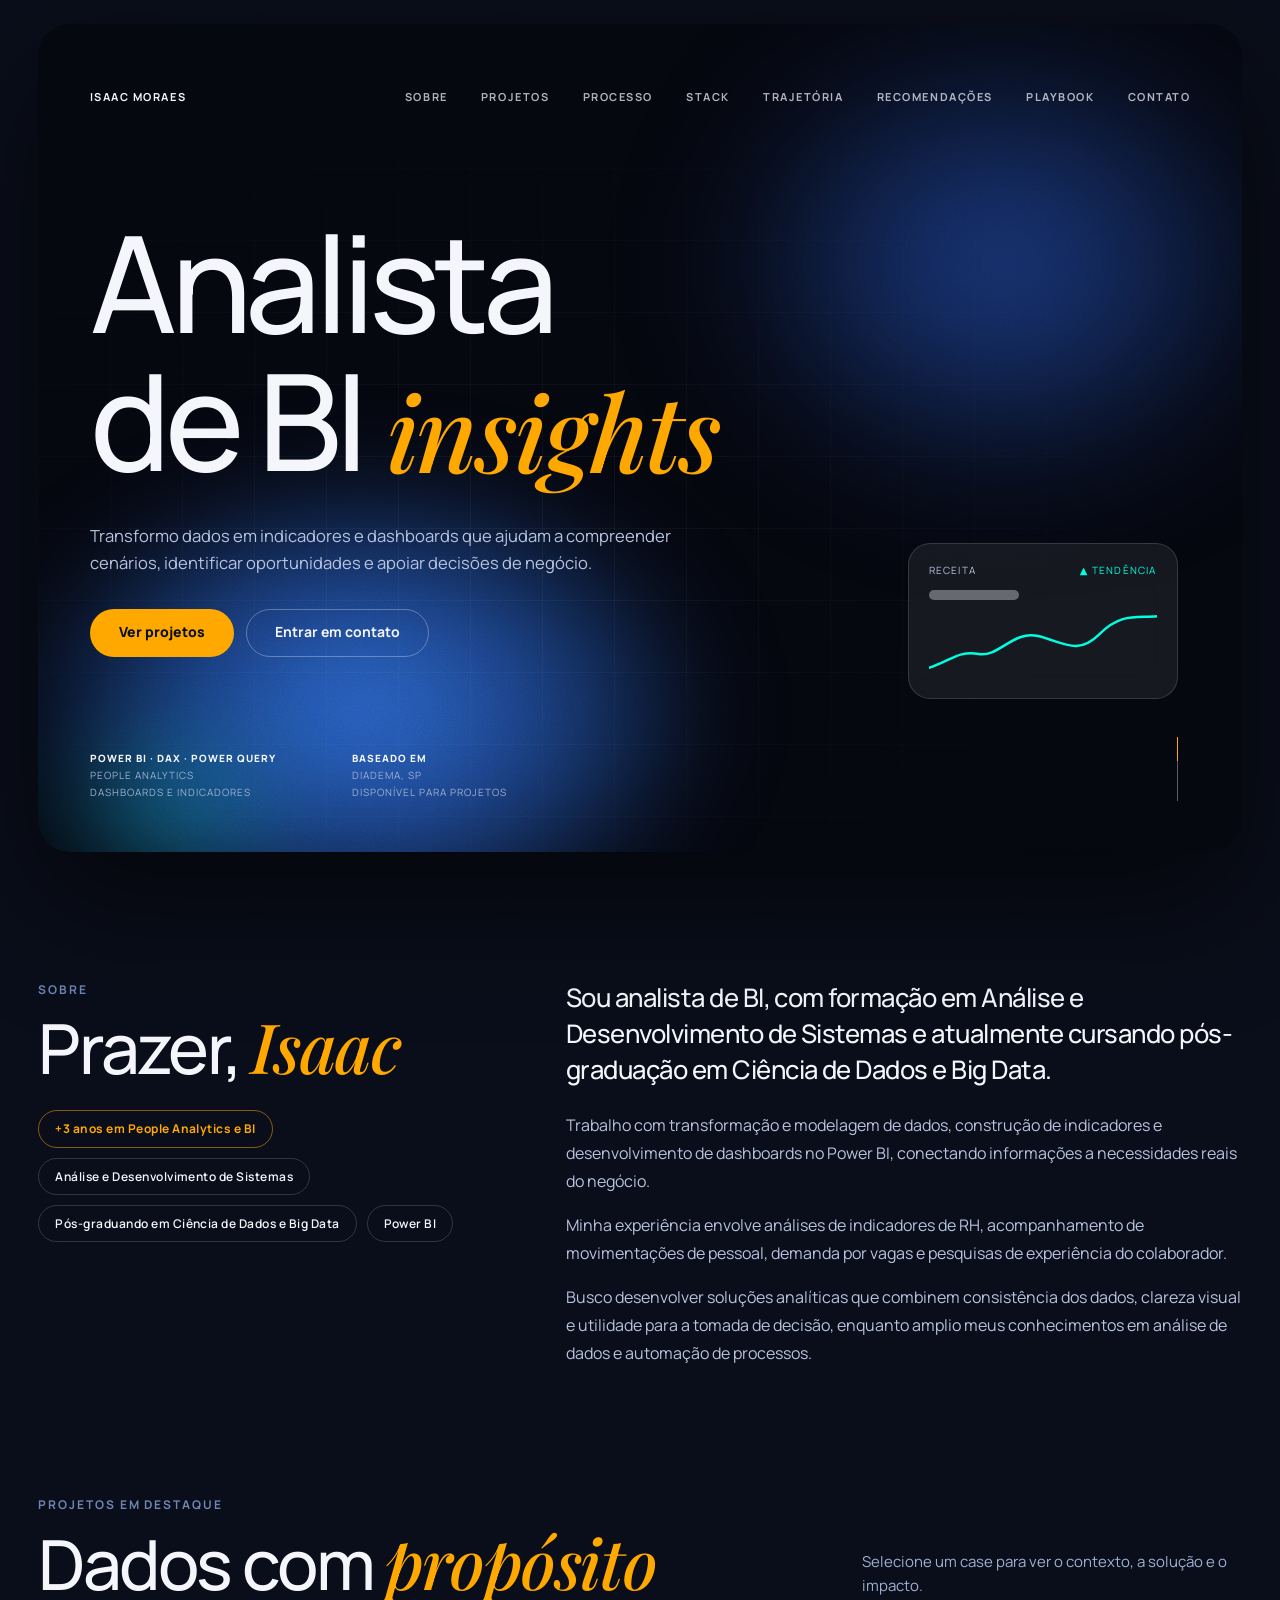
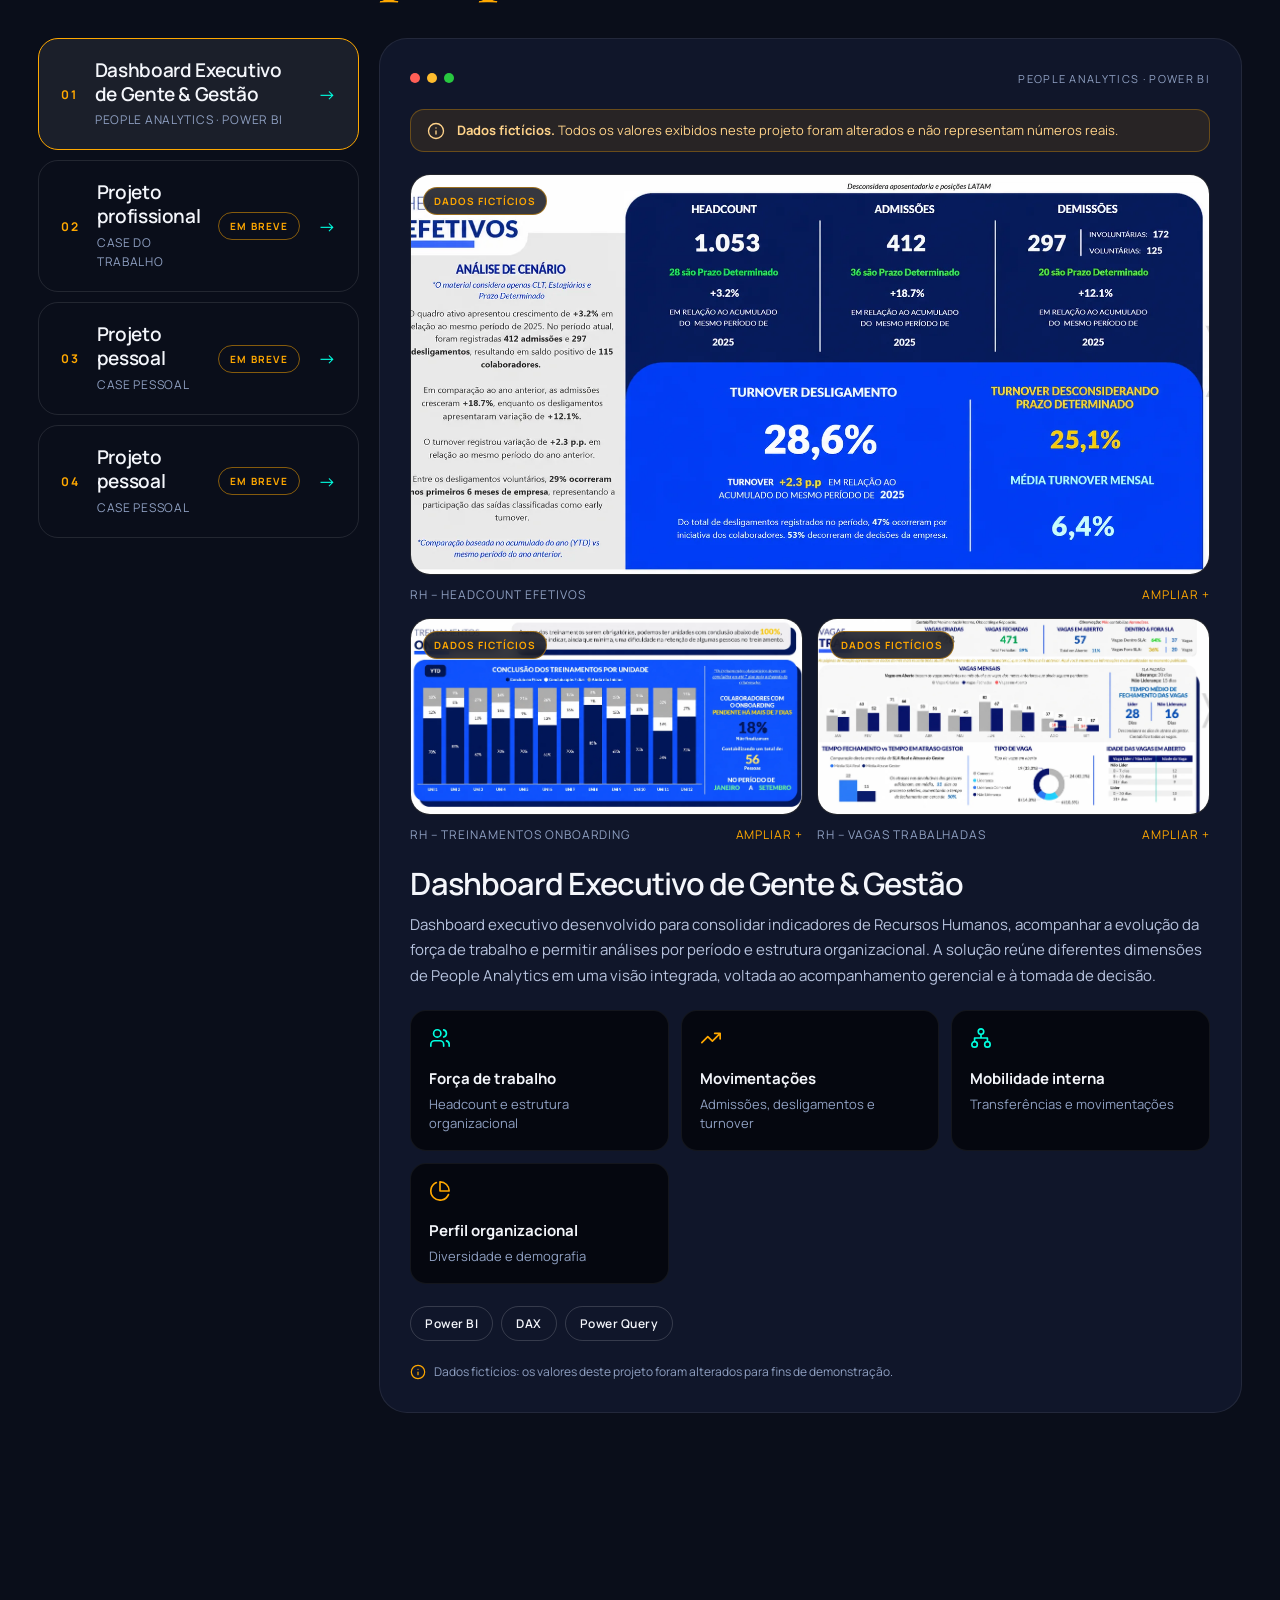
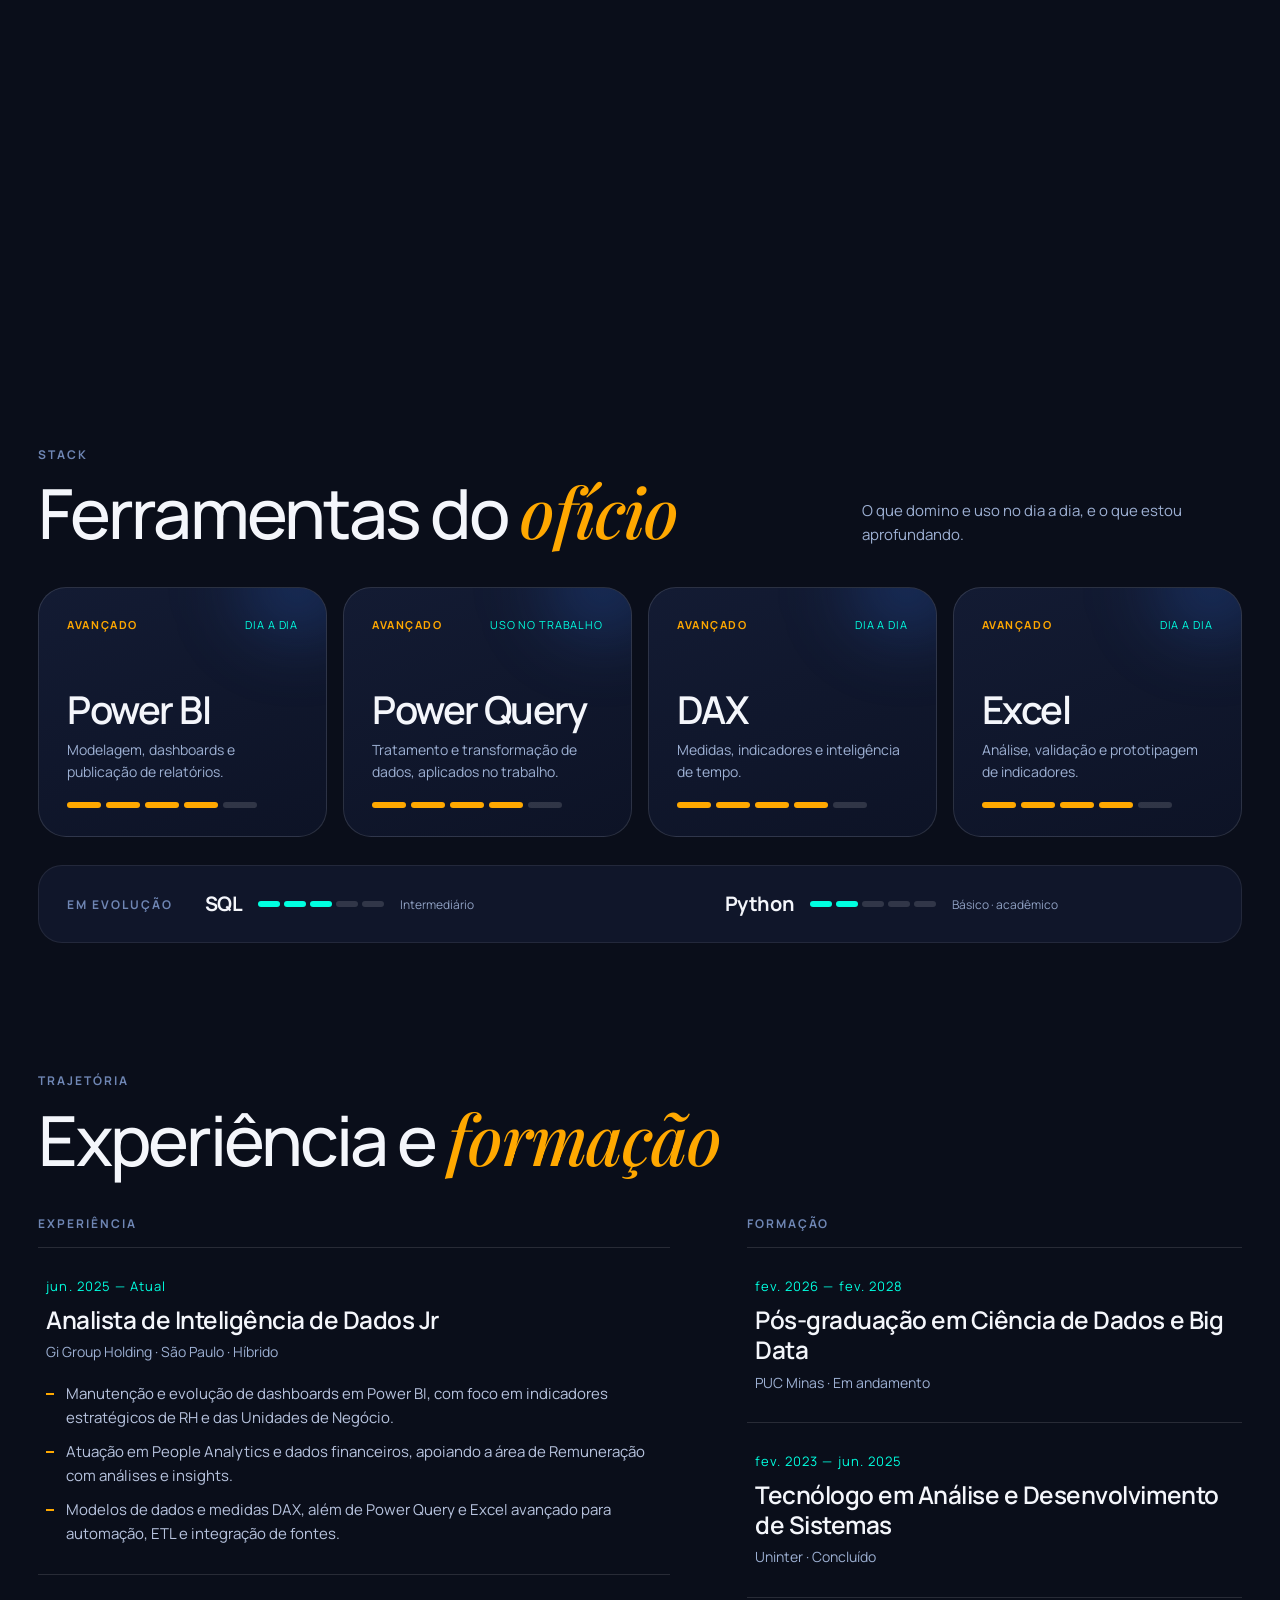
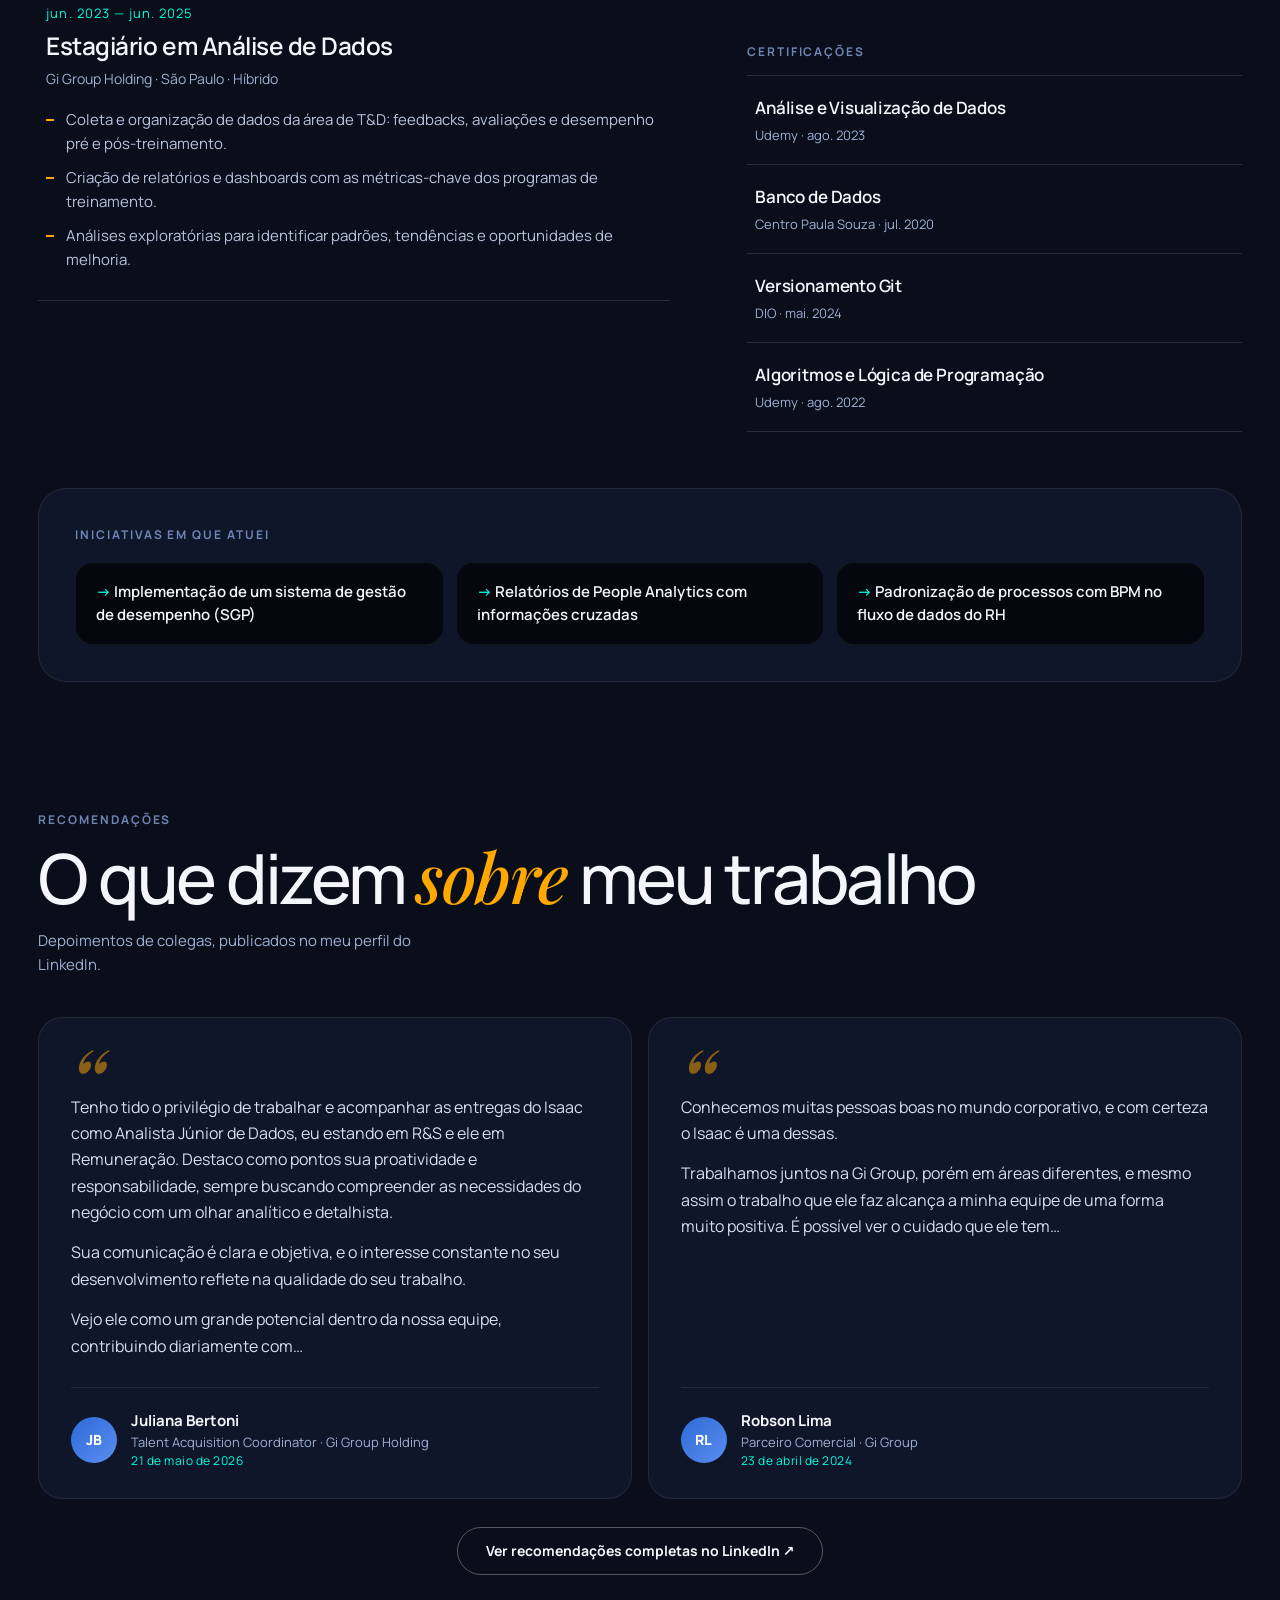
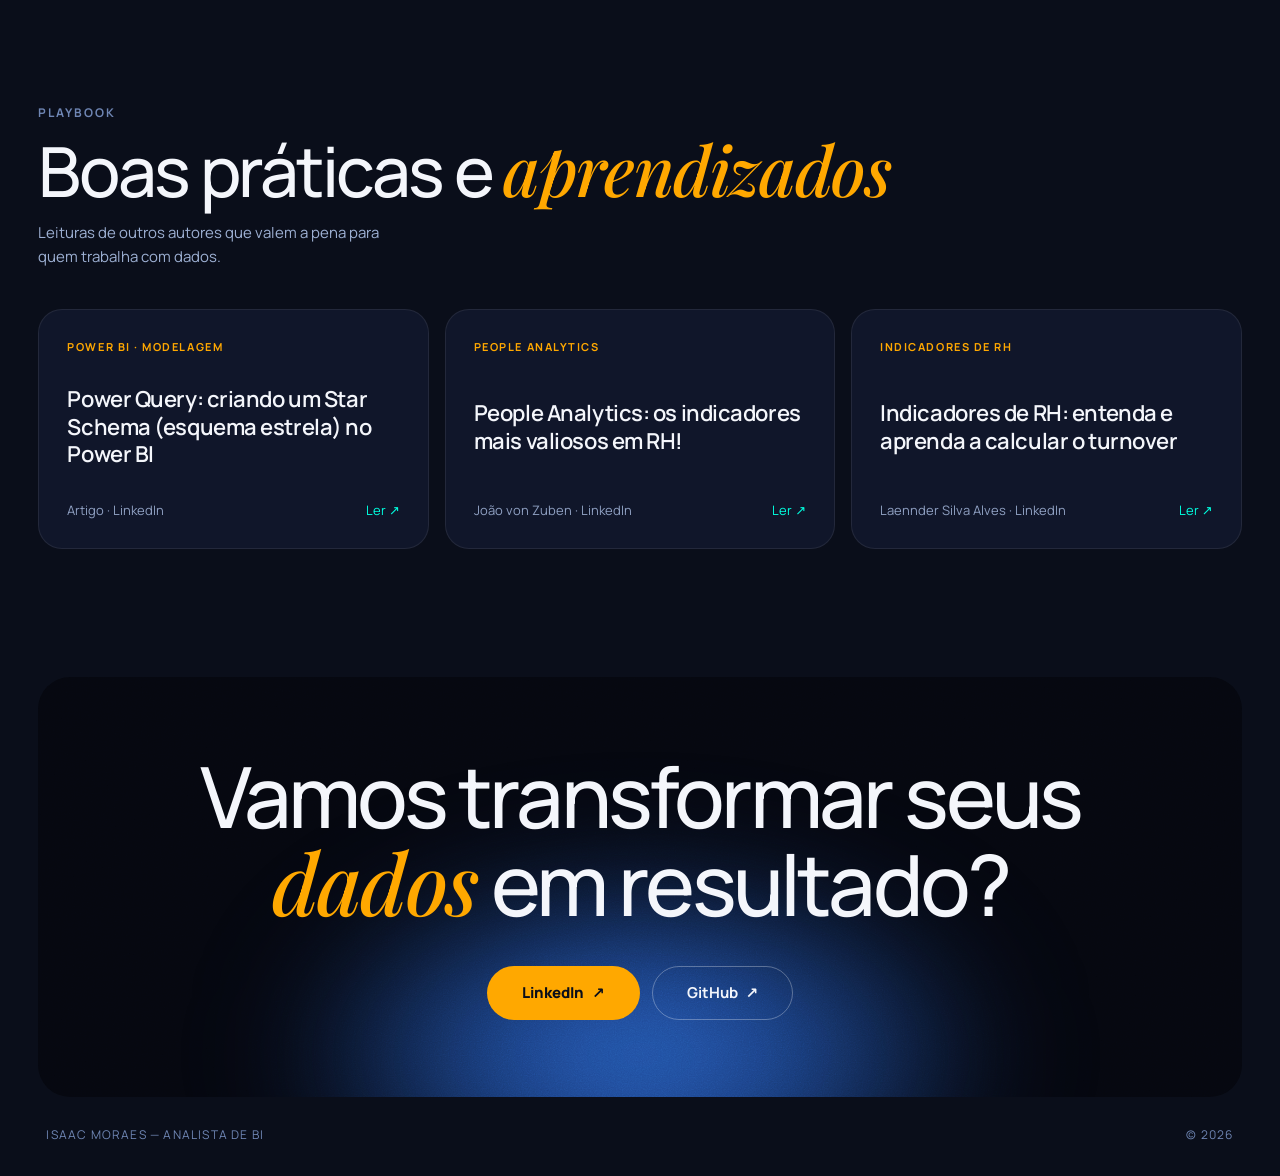
==== commit 0ae3b1a7: "Adiciona a seção Recomendações Dois depoimentos do LinkedIn, link no menu e CHANGELOG 1.1.0.  Co-Aut" ====
--- a/index.html
+++ b/index.html
@@ -53,6 +53,7 @@
       <a href="#processo">Processo</a>
       <a href="#stack">Stack</a>
       <a href="#trajetoria">Trajetória</a>
+      <a href="#recomendacoes">Recomendações</a>
       <a href="#playbook">Playbook</a>
       <a href="#contato">Contato</a>
     </nav>
@@ -365,6 +366,42 @@
 </section>
 
 <!-- PLAYBOOK -->
+<section class="section" id="recomendacoes" aria-labelledby="recomendacoes-title">
+  <div class="section-head reveal">
+    <div>
+      <p class="eyebrow">Recomendações</p>
+      <h2 class="h2" id="recomendacoes-title">O que dizem <em>sobre</em> meu trabalho</h2>
+    </div>
+    <p class="section-note">Depoimentos de colegas, publicados no meu perfil do LinkedIn.</p>
+  </div>
+  <ul class="recs">
+    <li class="reveal"><figure class="rec card">
+      <span class="rec-mark" aria-hidden="true">“</span>
+      <blockquote>
+        <p>Tenho tido o privilégio de trabalhar e acompanhar as entregas do Isaac como Analista Júnior de Dados, eu estando em R&amp;S e ele em Remuneração. Destaco como pontos sua proatividade e responsabilidade, sempre buscando compreender as necessidades do negócio com um olhar analítico e detalhista.</p>
+        <p>Sua comunicação é clara e objetiva, e o interesse constante no seu desenvolvimento reflete na qualidade do seu trabalho.</p>
+        <p>Vejo ele como um grande potencial dentro da nossa equipe, contribuindo diariamente com…</p>
+      </blockquote>
+      <figcaption>
+        <span class="rec-avatar" aria-hidden="true">JB</span>
+        <span class="rec-who"><strong>Juliana Bertoni</strong><span>Talent Acquisition Coordinator · Gi Group Holding</span><span class="rec-date">21 de maio de 2026</span></span>
+      </figcaption>
+    </figure></li>
+    <li class="reveal"><figure class="rec card">
+      <span class="rec-mark" aria-hidden="true">“</span>
+      <blockquote>
+        <p>Conhecemos muitas pessoas boas no mundo corporativo, e com certeza o Isaac é uma dessas.</p>
+        <p>Trabalhamos juntos na Gi Group, porém em áreas diferentes, e mesmo assim o trabalho que ele faz alcança a minha equipe de uma forma muito positiva. É possível ver o cuidado que ele tem…</p>
+      </blockquote>
+      <figcaption>
+        <span class="rec-avatar" aria-hidden="true">RL</span>
+        <span class="rec-who"><strong>Robson Lima</strong><span>Parceiro Comercial · Gi Group</span><span class="rec-date">23 de abril de 2024</span></span>
+      </figcaption>
+    </figure></li>
+  </ul>
+  <p class="recs-foot reveal"><a class="btn btn-ghost" href="https://www.linkedin.com/in/isaac-matos-38995a21b/" target="_blank" rel="noopener noreferrer">Ver recomendações completas no LinkedIn ↗</a></p>
+</section>
+
 <section class="section" id="playbook" aria-labelledby="playbook-title">
   <div class="section-head reveal">
     <div>
--- a/css/styles.css
+++ b/css/styles.css
@@ -905,3 +905,18 @@
   .js .reveal { opacity: 1; transform: none; }
   .js .meter i { transform: none; }
 }
+
+/* ---------- Recomendações ---------- */
+.recs { display: grid; grid-template-columns: repeat(auto-fit, minmax(300px, 1fr)); gap: 16px; }
+.recs > li { display: flex; }
+.rec { position: relative; display: flex; flex-direction: column; justify-content: space-between; gap: 28px; width: 100%; margin: 0; padding: 76px 32px 28px; }
+.rec-mark { position: absolute; top: 14px; left: 28px; font-family: 'Playfair Display', Georgia, serif; font-style: italic; font-size: 96px; line-height: 1; color: var(--accent); opacity: .5; pointer-events: none; }
+.rec blockquote { margin: 0; display: grid; gap: 14px; font-size: 16px; line-height: 1.65; color: #D5DDF0; }
+.rec blockquote p { margin: 0; }
+.rec figcaption { display: flex; align-items: center; gap: 14px; padding-top: 22px; border-top: 1px solid var(--line); }
+.rec-avatar { flex: none; display: grid; place-items: center; width: 46px; height: 46px; border-radius: 50%; background: linear-gradient(135deg, #2D6AD8, #5B8DEF); font-size: 14px; font-weight: 800; letter-spacing: .04em; color: #fff; }
+.rec-who { display: grid; gap: 2px; font-size: 13px; line-height: 1.4; color: #9DB0D3; }
+.rec-who strong { font-size: 15px; color: #F4F6FB; }
+.rec-date { color: var(--accent-2); font-size: 12px; letter-spacing: .04em; }
+.recs-foot { margin: 28px 0 0; display: flex; justify-content: center; }
+@media (max-width: 520px) { .rec { padding: 68px 22px 24px; } .recs { grid-template-columns: 1fr; } }
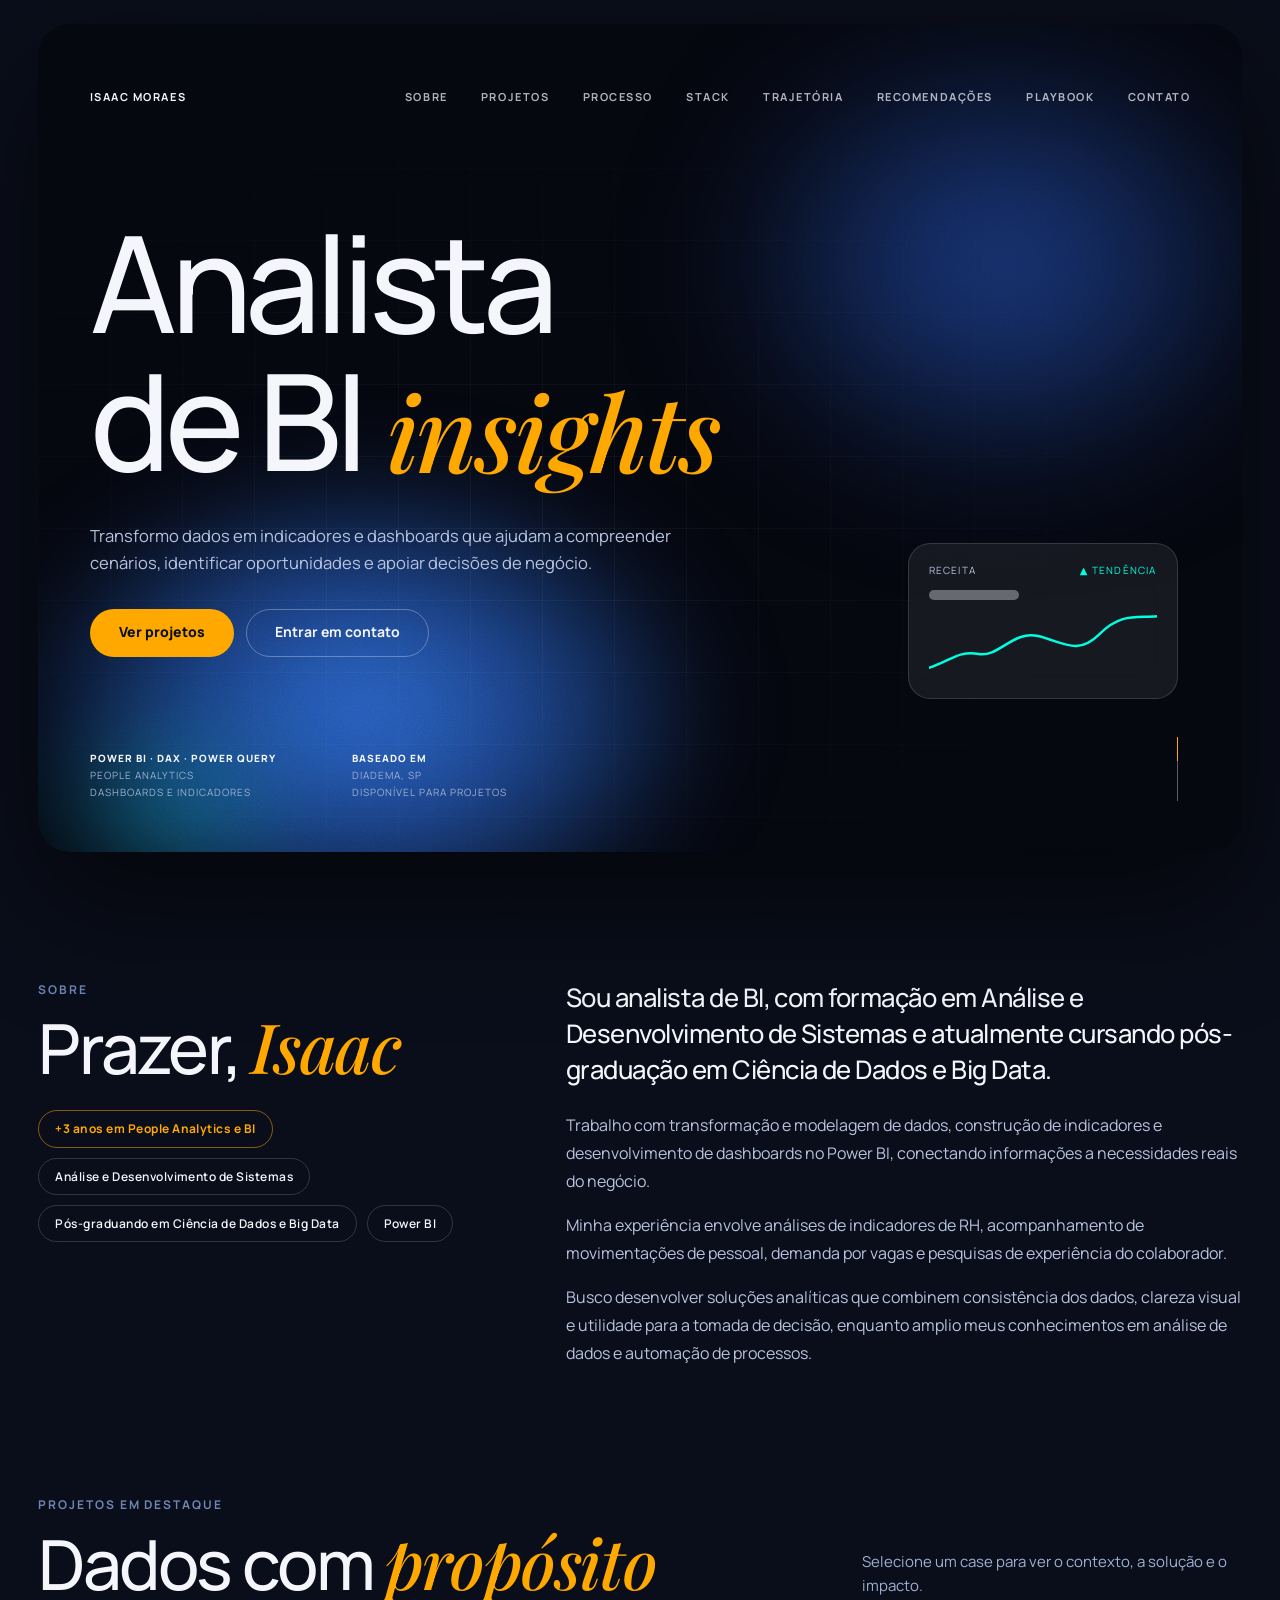
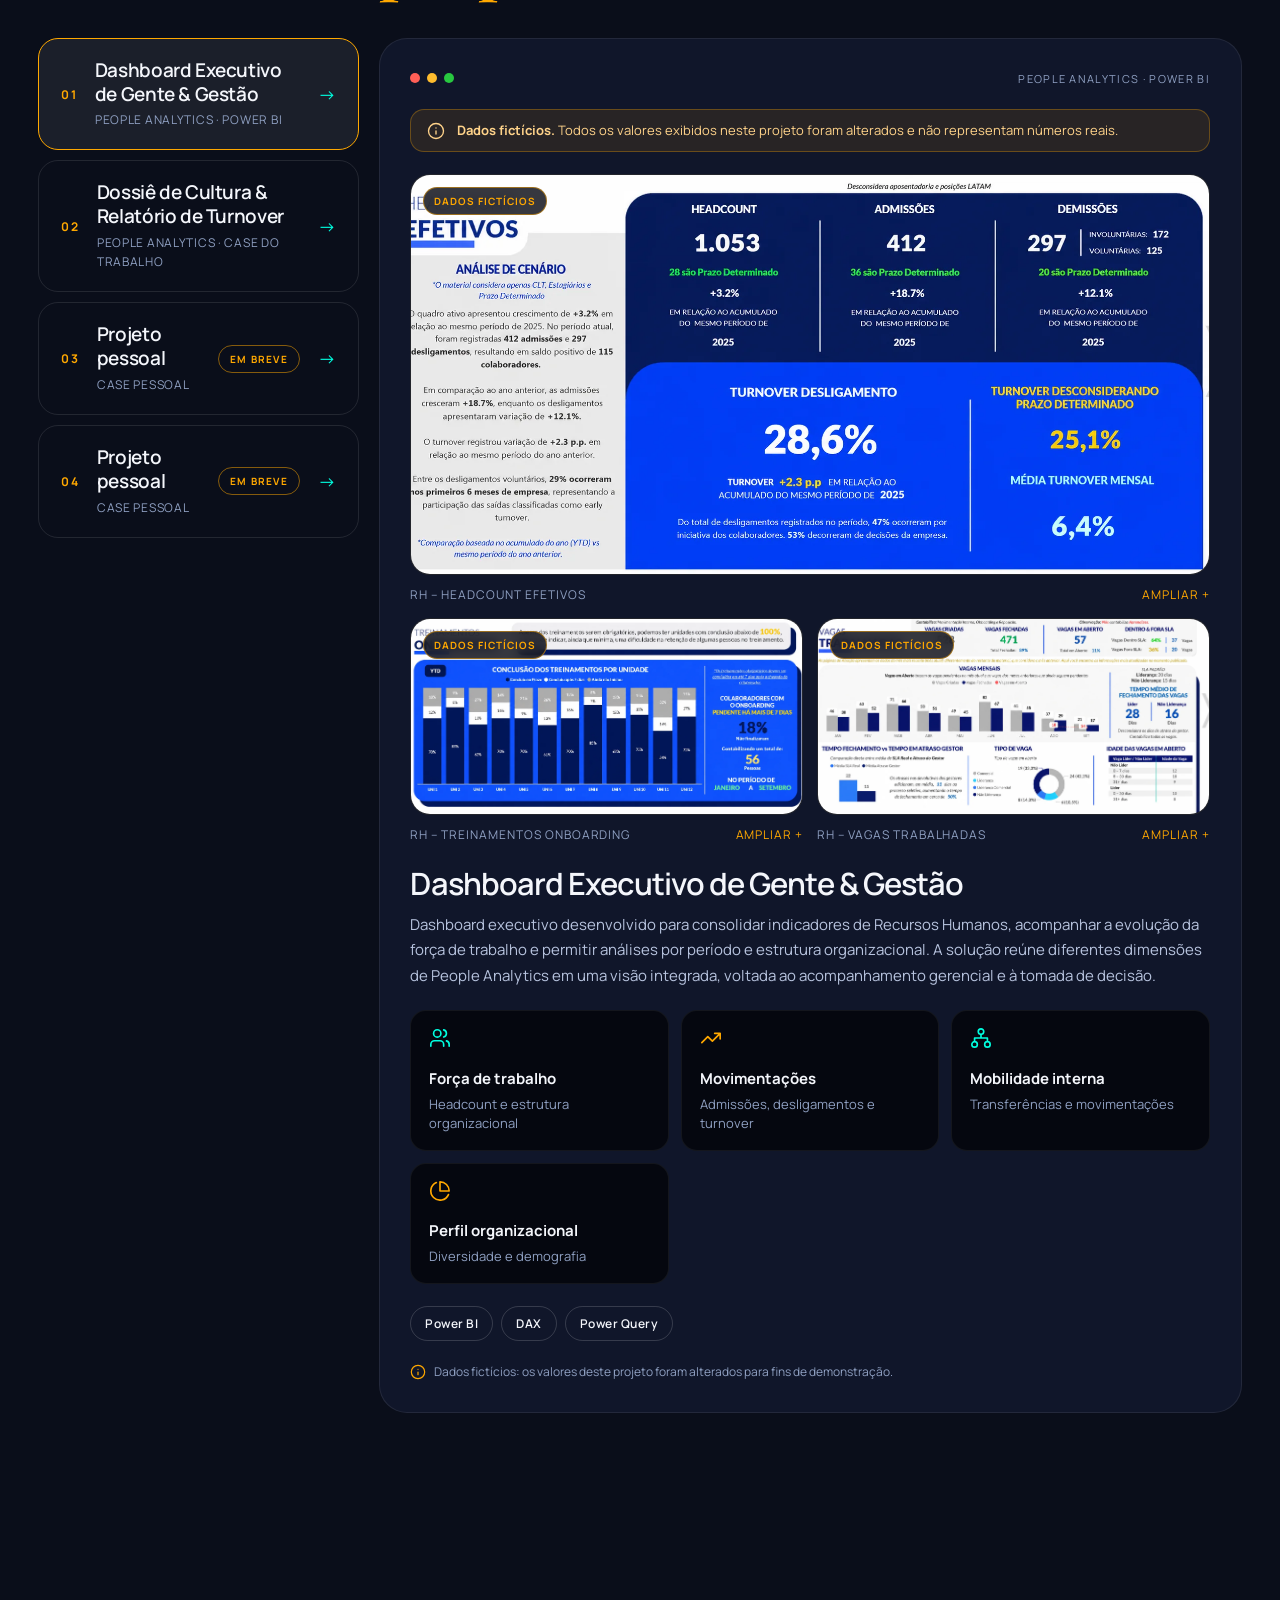
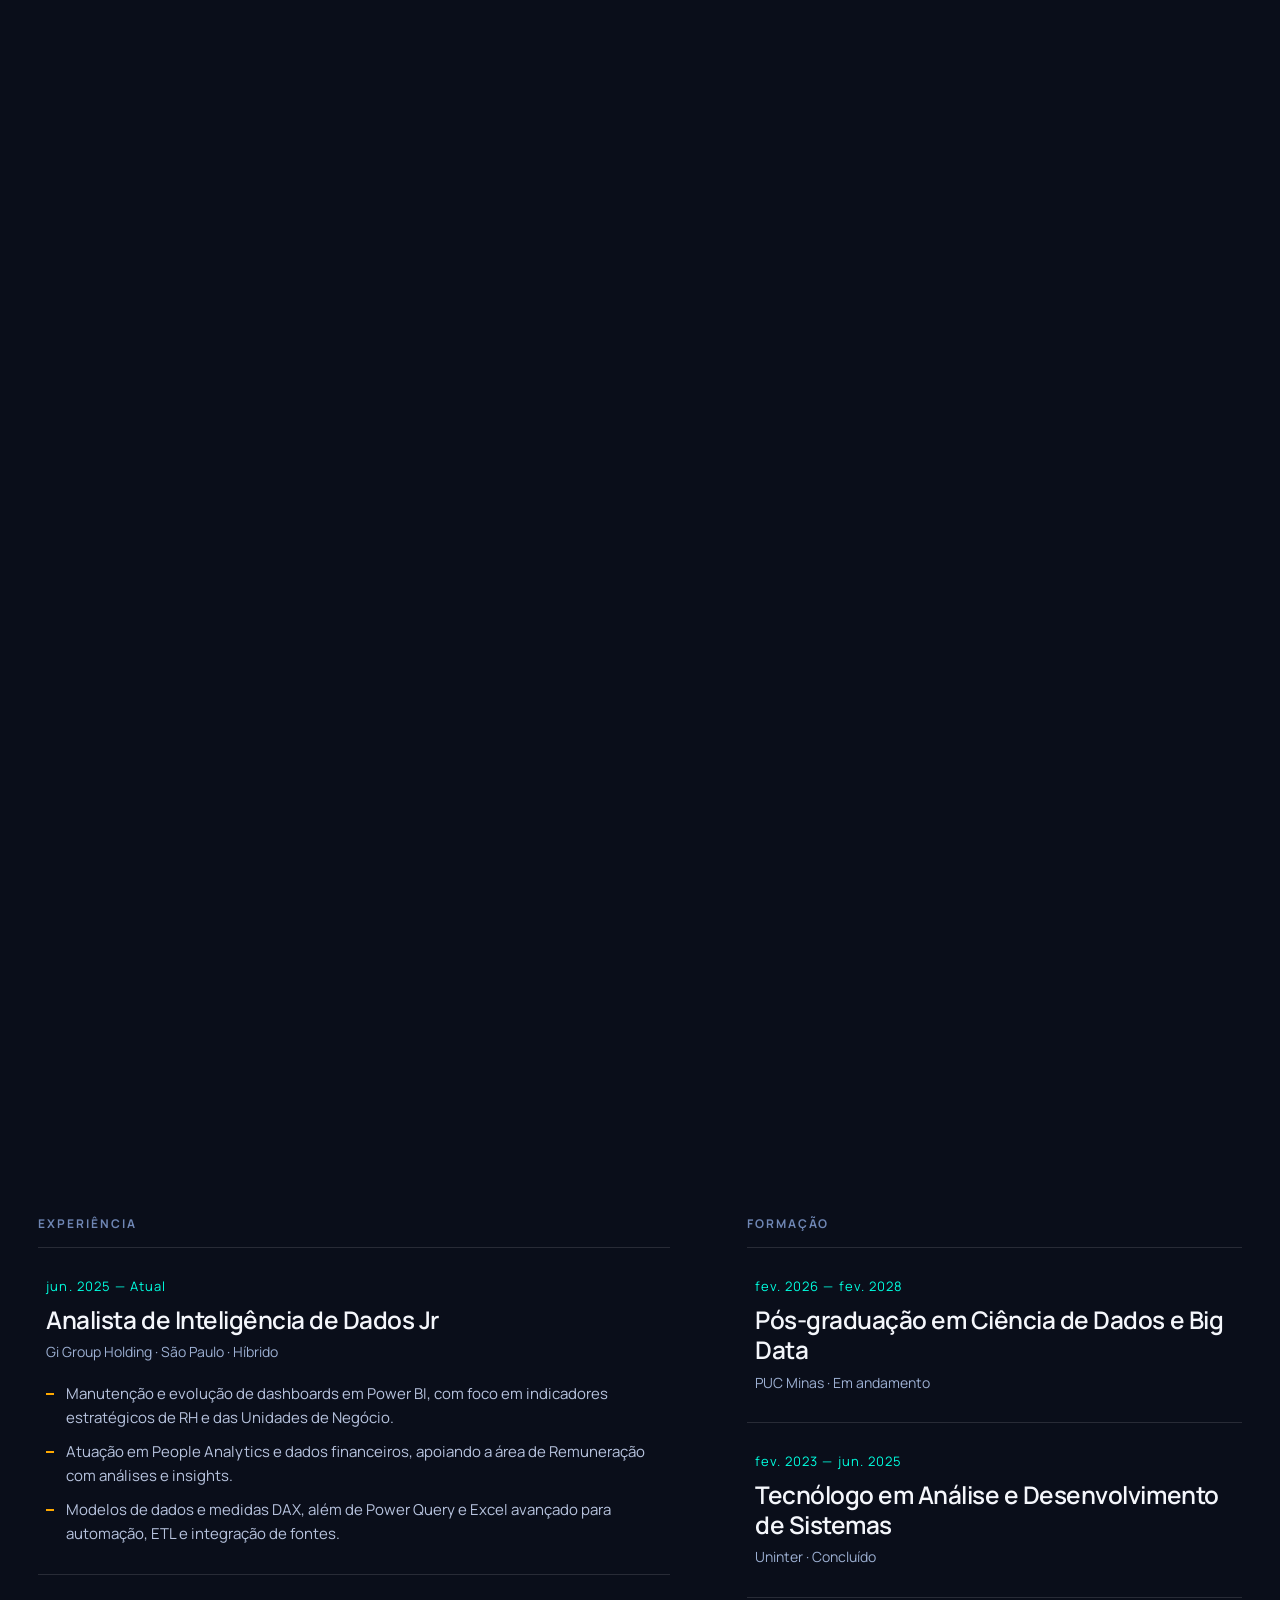
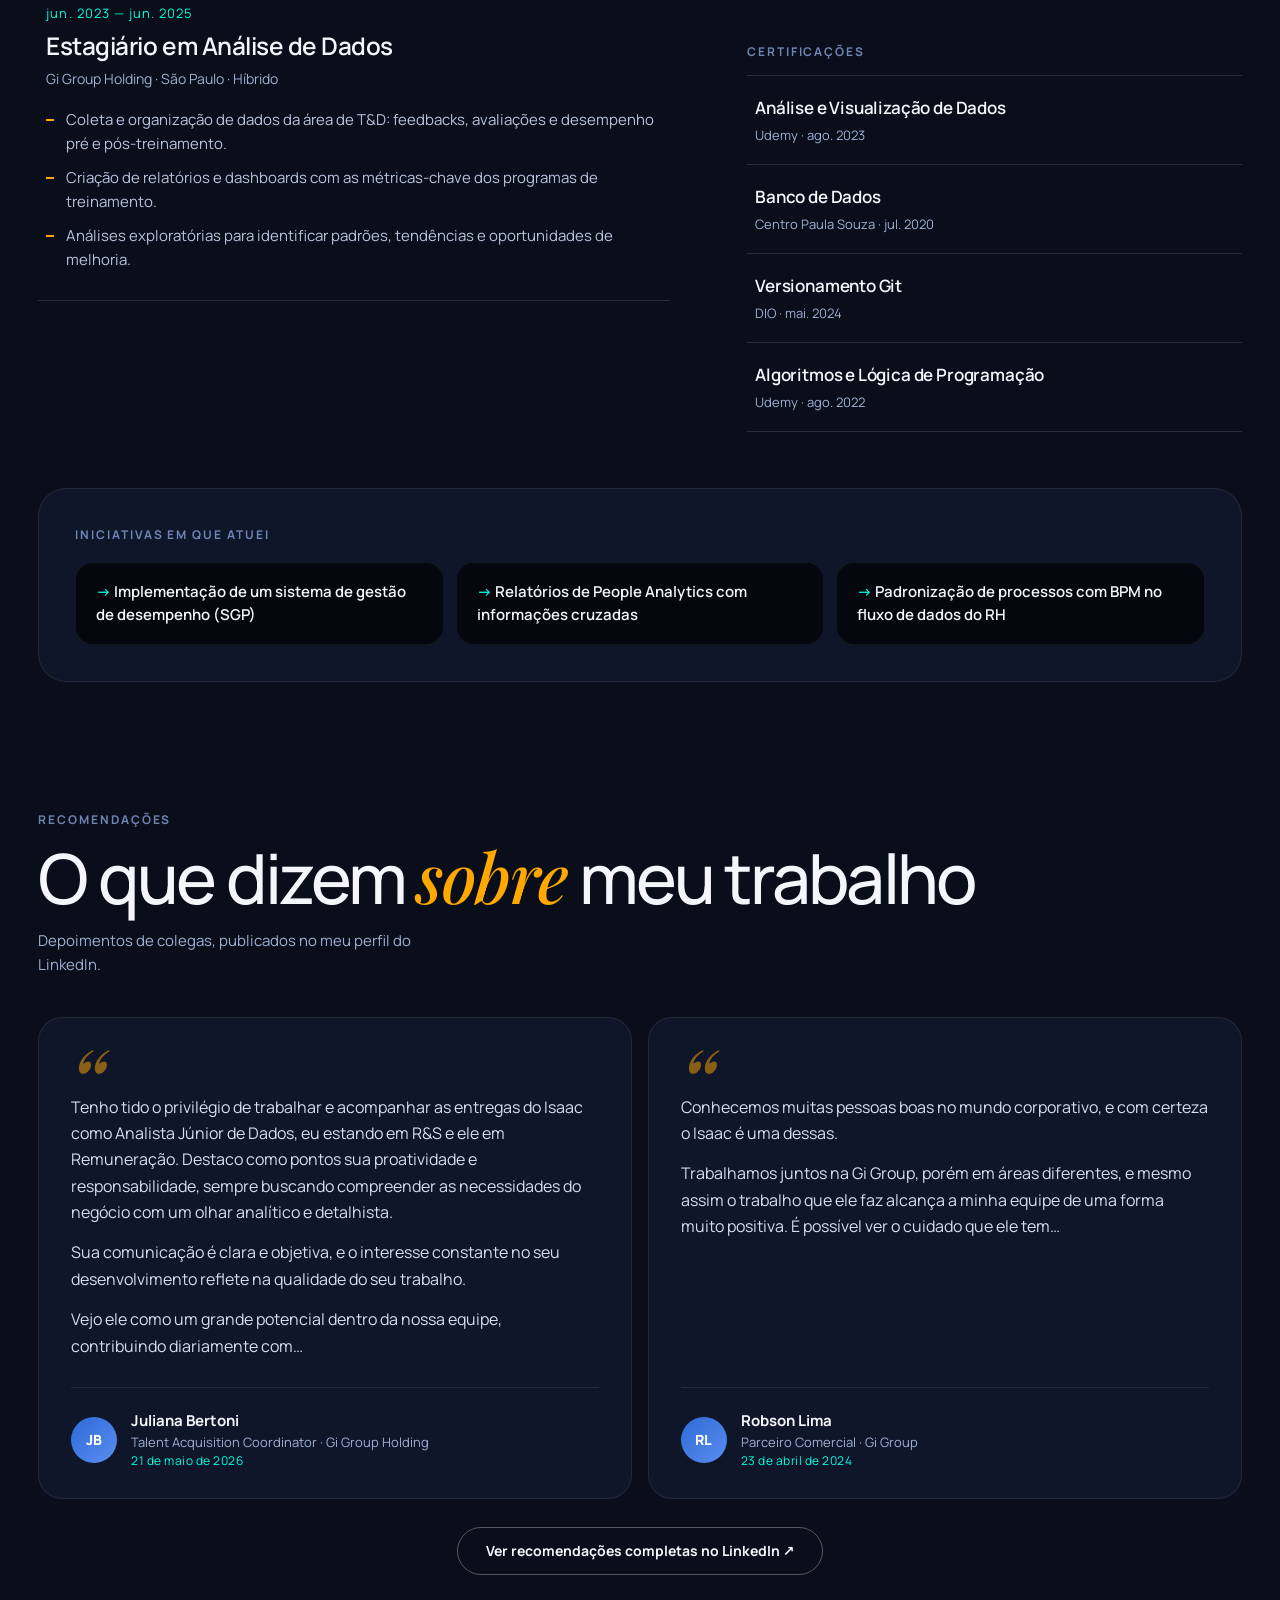
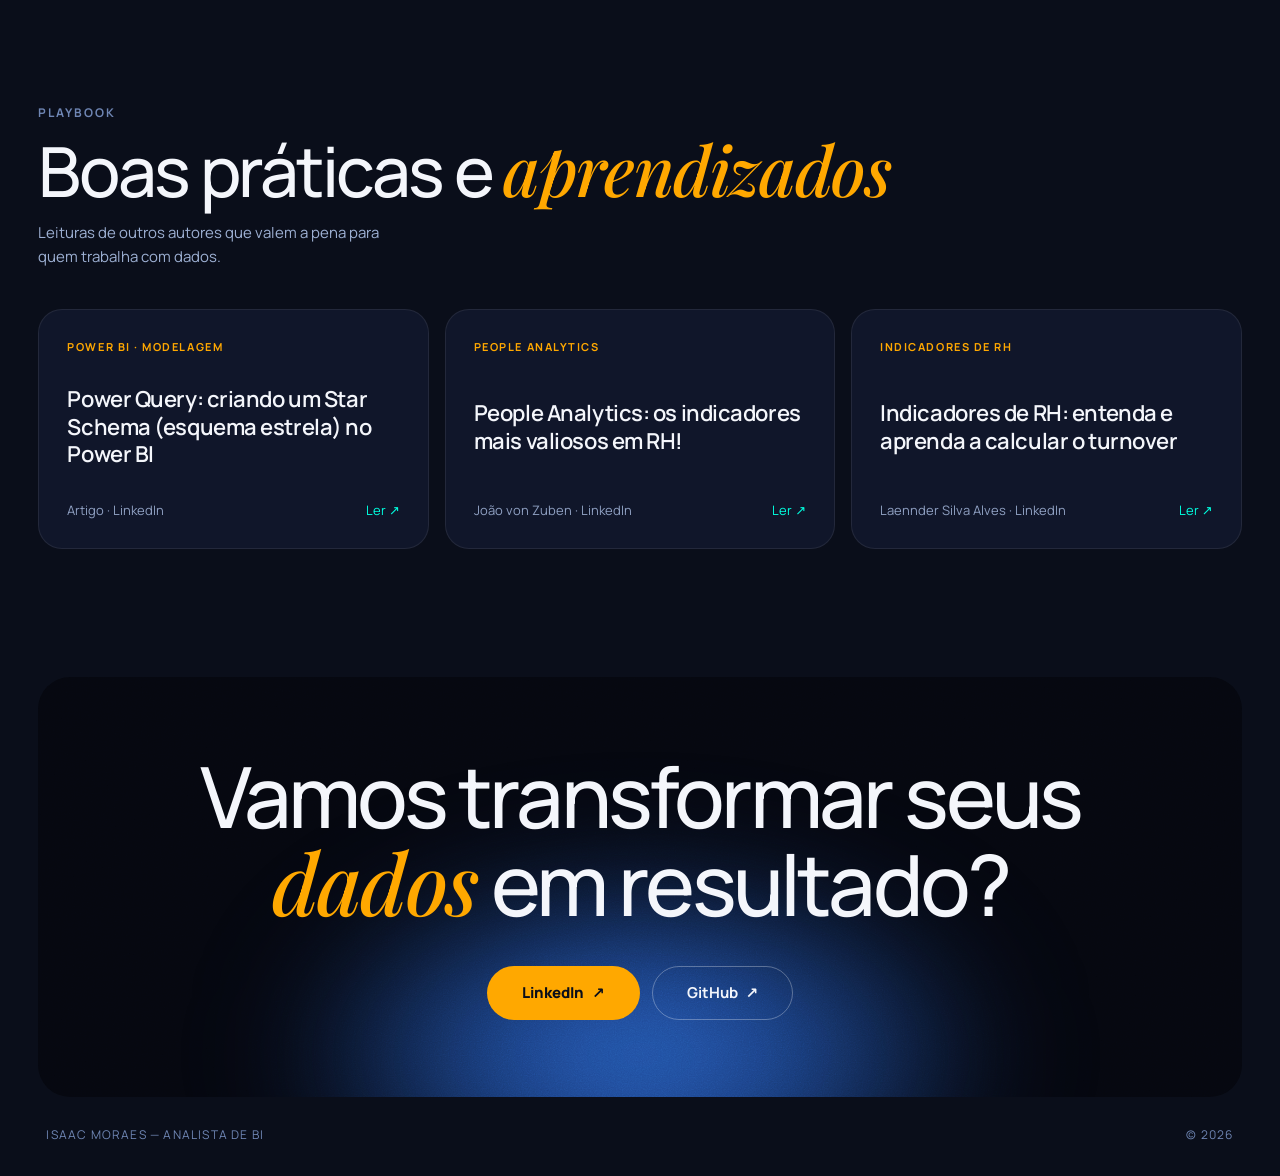
==== commit f3726dab: "Publica o projeto 02 com Dossiê de Cultura e Relatório de Turnover Quatro imagens novas, dois materi" ====
--- a/index.html
+++ b/index.html
@@ -145,8 +145,8 @@
       </button>
       <button class="project-tab" role="tab" id="tab-2" aria-controls="panel-2" aria-selected="false" tabindex="-1" type="button">
         <span class="num">02</span>
-        <span class="tab-text"><strong>Projeto profissional</strong><small>Case do trabalho</small></span>
-        <span class="pill">Em breve</span><span class="arrow" aria-hidden="true">→</span>
+        <span class="tab-text"><strong>Dossiê de Cultura &amp; Relatório de Turnover</strong><small>People Analytics · Case do trabalho</small></span>
+        <span class="arrow" aria-hidden="true">→</span>
       </button>
       <button class="project-tab" role="tab" id="tab-3" aria-controls="panel-3" aria-selected="false" tabindex="-1" type="button">
         <span class="num">03</span>
@@ -223,10 +223,95 @@
       </div>
 
       <!-- Projetos 02 a 04 -->
-      <div class="project-panel" role="tabpanel" id="panel-2" aria-labelledby="tab-2" data-tag="Case do trabalho" hidden>
-        <div class="soon"><div class="mesh mesh-a" aria-hidden="true"></div><div class="mesh mesh-b" aria-hidden="true"></div><span class="soon-pill"><i></i>Case do trabalho</span><p class="soon-title">Em breve</p></div>
-        <h3 class="project-title">Projeto profissional</h3>
-        <p class="project-desc">Um projeto desenvolvido no meu trabalho. Estou reunindo as informações para apresentá-lo aqui, com contexto, solução e resultados.</p>
+      <div class="project-panel" role="tabpanel" id="panel-2" aria-labelledby="tab-2" data-tag="People Analytics · Case do trabalho" hidden>
+        <p class="notice"><svg viewBox="0 0 24 24" aria-hidden="true"><circle cx="12" cy="12" r="10"/><path d="M12 16v-4M12 8h.01"/></svg><span><strong>Dados fictícios.</strong> Todos os indicadores exibidos neste projeto foram alterados e não representam números reais.</span></p>
+
+        <h3 class="project-title">Dois materiais de apoio à gestão de pessoas</h3>
+        <p class="project-desc">Projeto desenvolvido no meu trabalho, reunido em dois materiais: o Dossiê de Cultura, que apresenta as percepções dos colaboradores, e o Relatório de Turnover, que detalha as saídas por departamento, localidade e diretoria.</p>
+
+        <article class="material" aria-labelledby="mat-1-title">
+          <header class="material-head">
+            <span class="material-tag">Material 01</span>
+            <h4 id="mat-1-title">Dossiê de Cultura</h4>
+          </header>
+          <p class="project-desc">Arquivo que reúne as principais percepções e avaliações dos processos de onboarding, diversidade e comunicação da empresa. Cada tema traz os indicadores, a leitura dos resultados e os pontos de atenção, para apoiar decisões sobre cultura e experiência do colaborador.</p>
+          <div class="gallery">
+          <figure class="shot shot-wide shot-169">
+            <button class="shot-btn" type="button" data-lightbox aria-label="Ampliar imagem: Censo de Diversidade 2025 – NPS e satisfação">
+              <img src="assets/img/cultura-nps-diversidade.webp" width="1680" height="936" loading="lazy" alt="Painel de NPS e taxa de satisfação do Censo de Diversidade 2025, com satisfação por tema e zonas do NPS">
+              <span class="badge">Dados fictícios</span>
+            </button>
+            <figcaption><span>Censo de Diversidade 2025 – NPS e satisfação</span><span class="zoom">Ampliar +</span></figcaption>
+          </figure>
+          <figure class="shot shot-169">
+            <button class="shot-btn" type="button" data-lightbox aria-label="Ampliar imagem: Pesquisa de Desligamento 2025">
+              <img src="assets/img/cultura-pesquisa-desligamento.webp" width="1679" height="937" loading="lazy" alt="Painel de satisfação da pesquisa de desligamento 2025, com percentuais por tema e análise dos pontos de atenção">
+              <span class="badge">Dados fictícios</span>
+            </button>
+            <figcaption><span>Pesquisa de Desligamento 2025</span><span class="zoom">Ampliar +</span></figcaption>
+          </figure>
+          <figure class="shot shot-169">
+            <button class="shot-btn" type="button" data-lightbox aria-label="Ampliar imagem: Onboarding 30, 60 e 90 dias – 2024 e 2025">
+              <img src="assets/img/cultura-onboarding-comparativo.webp" width="1677" height="938" loading="lazy" alt="Comparativo das pesquisas de onboarding de 30, 60 e 90 dias entre 2024 e 2025, com conclusões">
+              <span class="badge">Dados fictícios</span>
+            </button>
+            <figcaption><span>Onboarding 30, 60 e 90 dias – 2024 e 2025</span><span class="zoom">Ampliar +</span></figcaption>
+          </figure>
+          </div>
+          <div class="modules">
+          <div class="module">
+            <svg viewBox="0 0 24 24" class="ic-b" aria-hidden="true"><path d="M21.21 15.89A10 10 0 1 1 8 2.83M22 12A10 10 0 0 0 12 2v10z"/></svg>
+            <h4>Diversidade</h4><p>NPS e satisfação do Censo de Diversidade</p>
+          </div>
+          <div class="module">
+            <svg viewBox="0 0 24 24" class="ic-a" aria-hidden="true"><path d="M22 7l-8.5 8.5-5-5L2 17M16 7h6v6"/></svg>
+            <h4>Desligamento</h4><p>Satisfação e pontos de atenção na saída</p>
+          </div>
+          <div class="module">
+            <svg viewBox="0 0 24 24" class="ic-b" aria-hidden="true"><path d="M16 21v-2a4 4 0 0 0-4-4H6a4 4 0 0 0-4 4v2M9 11a4 4 0 1 0 0-8 4 4 0 0 0 0 8zM22 21v-2a4 4 0 0 0-3-3.87M16 3.13a4 4 0 0 1 0 7.75"/></svg>
+            <h4>Onboarding</h4><p>Comparativo de 30, 60 e 90 dias entre anos</p>
+          </div>
+          </div>
+        </article>
+
+        <article class="material" aria-labelledby="mat-2-title">
+          <header class="material-head">
+            <span class="material-tag">Material 02</span>
+            <h4 id="mat-2-title">Relatório de Turnover</h4>
+          </header>
+          <div class="material-split">
+            <figure class="shot shot-tall">
+            <button class="shot-btn" type="button" data-lightbox aria-label="Ampliar imagem: Relatório do 1º semestre – Turnover">
+              <img src="assets/img/turnover-relatorio-semestral.webp" width="1792" height="2400" loading="lazy" alt="Relatório do primeiro semestre de turnover, com comparação entre departamentos, tipo de desligamento, tempo de casa e histórico mensal">
+              <span class="badge">Dados fictícios</span>
+            </button>
+            <figcaption><span>Relatório do 1º semestre – Turnover</span><span class="zoom">Ampliar +</span></figcaption>
+          </figure>
+            <div class="material-text">
+              <p class="project-desc">Relatório voltado ao entendimento específico do turnover em diferentes ramificações da empresa, como departamentos, localidades e diretorias. Mostra onde estão as saídas, de que tipo são e em que momento da trajetória do colaborador acontecem, com uma análise escrita ao lado de cada bloco.</p>
+              <div class="modules">
+          <div class="module">
+            <svg viewBox="0 0 24 24" class="ic-a" aria-hidden="true"><path d="M12 2a3 3 0 1 0 0 6 3 3 0 0 0 0-6zM5 16a3 3 0 1 0 0 6 3 3 0 0 0 0-6zM19 16a3 3 0 1 0 0 6 3 3 0 0 0 0-6zM12 8v4M12 12H5v4M12 12h7v4"/></svg>
+            <h4>Por departamento</h4><p>Turnover, admissões e desligamentos</p>
+          </div>
+          <div class="module">
+            <svg viewBox="0 0 24 24" class="ic-b" aria-hidden="true"><path d="M16 21v-2a4 4 0 0 0-4-4H6a4 4 0 0 0-4 4v2M9 11a4 4 0 1 0 0-8 4 4 0 0 0 0 8zM22 21v-2a4 4 0 0 0-3-3.87M16 3.13a4 4 0 0 1 0 7.75"/></svg>
+            <h4>Tipo de desligamento</h4><p>Voluntário e involuntário</p>
+          </div>
+          <div class="module">
+            <svg viewBox="0 0 24 24" class="ic-b" aria-hidden="true"><path d="M21.21 15.89A10 10 0 1 1 8 2.83M22 12A10 10 0 0 0 12 2v10z"/></svg>
+            <h4>Tempo de casa</h4><p>Faixas de permanência até a saída</p>
+          </div>
+          <div class="module">
+            <svg viewBox="0 0 24 24" class="ic-a" aria-hidden="true"><path d="M22 7l-8.5 8.5-5-5L2 17M16 7h6v6"/></svg>
+            <h4>Evolução mensal</h4><p>Admissões, desligamentos e turnover</p>
+          </div>
+              </div>
+            </div>
+          </div>
+        </article>
+
+        <p class="fine"><svg viewBox="0 0 24 24" aria-hidden="true"><circle cx="12" cy="12" r="10"/><path d="M12 16v-4M12 8h.01"/></svg>Dados fictícios: os valores deste projeto foram alterados para fins de demonstração.</p>
       </div>
       <div class="project-panel" role="tabpanel" id="panel-3" aria-labelledby="tab-3" data-tag="Case pessoal" hidden>
         <div class="soon"><div class="mesh mesh-a" aria-hidden="true"></div><div class="mesh mesh-b" aria-hidden="true"></div><span class="soon-pill"><i></i>Case pessoal</span><p class="soon-title">Em breve</p></div>
--- a/css/styles.css
+++ b/css/styles.css
@@ -920,3 +920,19 @@
 .rec-date { color: var(--accent-2); font-size: 12px; letter-spacing: .04em; }
 .recs-foot { margin: 28px 0 0; display: flex; justify-content: center; }
 @media (max-width: 520px) { .rec { padding: 68px 22px 24px; } .recs { grid-template-columns: 1fr; } }
+
+/* ---------- Projeto com vários materiais ---------- */
+.material { display: flex; flex-direction: column; gap: 20px; padding: 28px; border-radius: 24px; background: var(--deep); border: 1px solid var(--line); }
+.material .project-desc { margin-top: 0; }
+.material-head { display: flex; flex-direction: column; gap: 8px; }
+.material-head h4 { font-size: clamp(20px, 2vw, 26px); font-weight: 600; letter-spacing: -.02em; line-height: 1.2; }
+.material-tag { align-self: flex-start; padding: 4px 11px; border-radius: 999px; border: 1px solid rgba(0, 255, 224, .35); color: var(--accent-2); font-size: 10px; font-weight: 700; letter-spacing: .12em; text-transform: uppercase; }
+.material .module { background: var(--surface); }
+.shot-169 .shot-btn img { aspect-ratio: auto; }
+.material .badge { top: auto; bottom: 12px; }
+.shot-tall { flex: none; }
+.shot-tall .shot-btn img { aspect-ratio: 3 / 4; object-position: top; }
+.material-split { display: grid; grid-template-columns: minmax(0, 320px) minmax(0, 1fr); gap: 28px; align-items: start; }
+.material-text { display: flex; flex-direction: column; gap: 20px; min-width: 0; }
+@media (max-width: 860px) { .material-split { grid-template-columns: minmax(0, 1fr); } .shot-tall { max-width: 420px; } }
+@media (max-width: 520px) { .material { padding: 18px 14px; border-radius: 20px; } }
